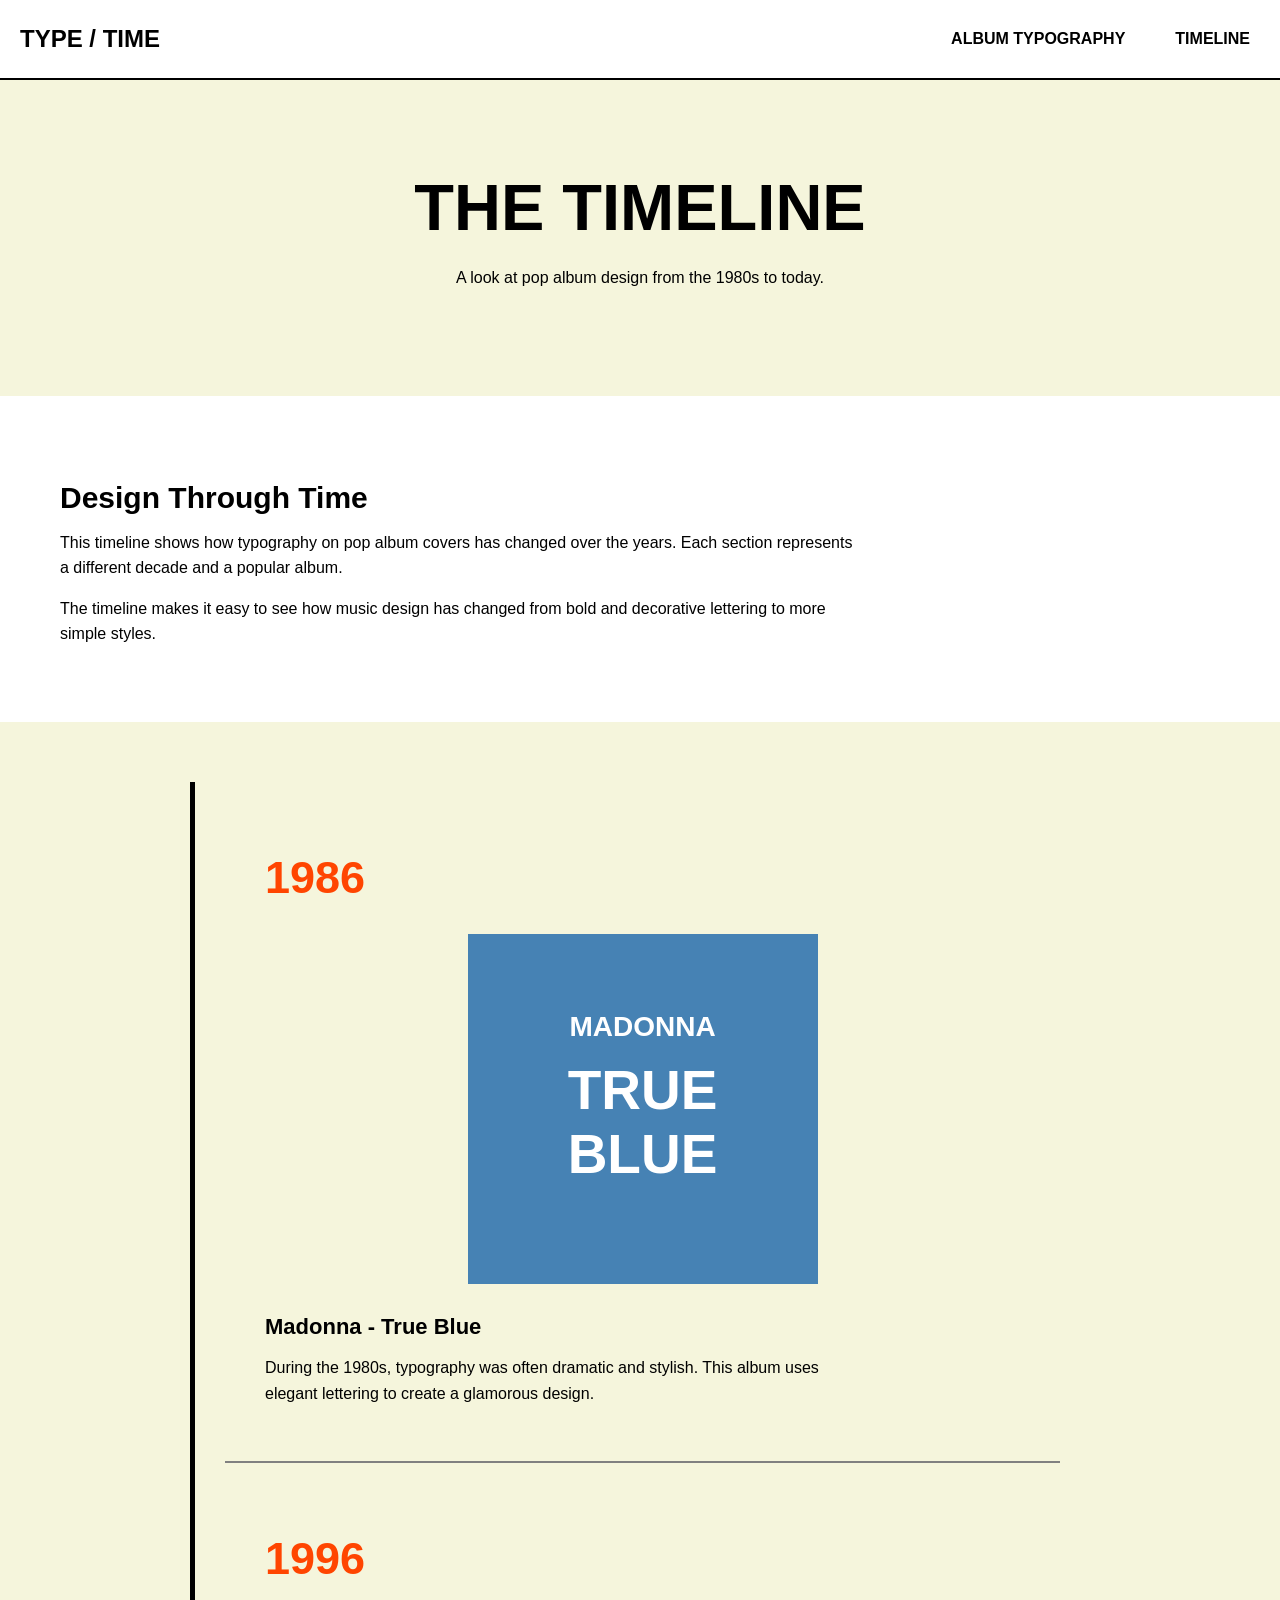
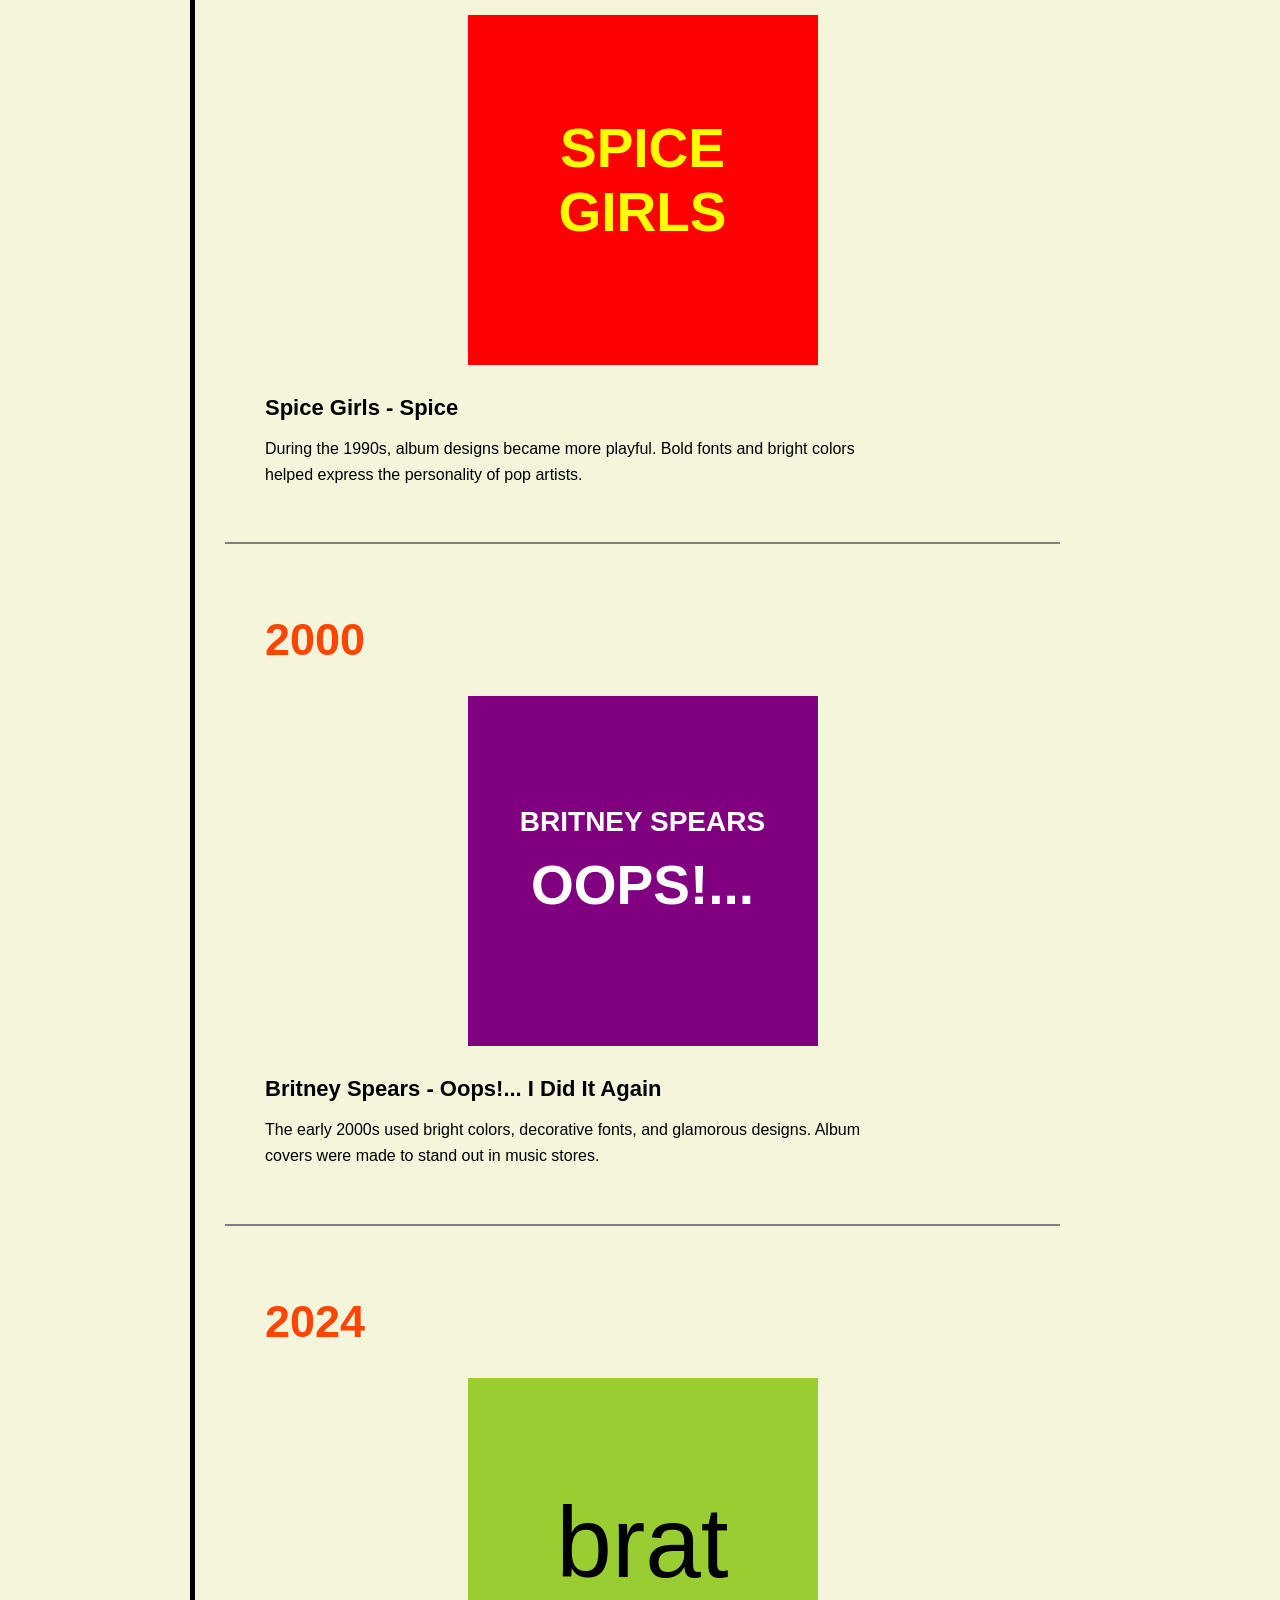
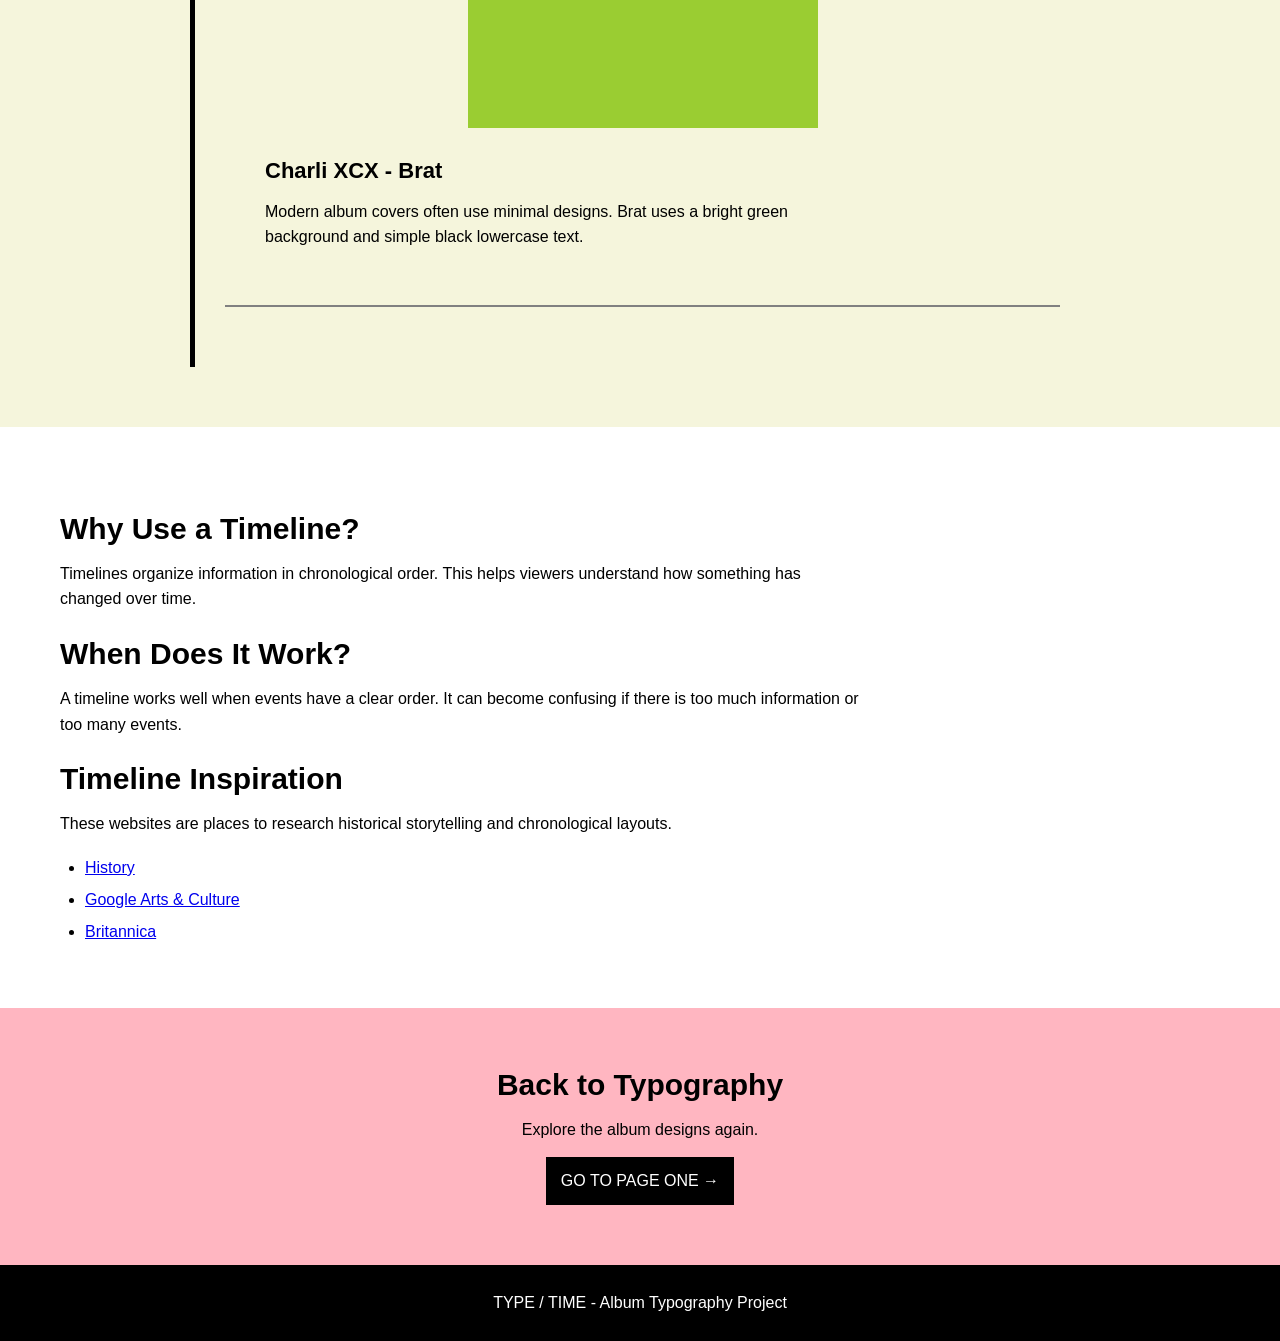
==== timeline.html @ c779c0ee "boom" ====
<!DOCTYPE html>
<html lang="en">

<head>
    <meta charset="UTF-8">
    <title>Album Timeline</title>
    <link rel="stylesheet" href="css/styles.css">
</head>

<body>

    <nav>
        <h2>TYPE / TIME</h2>
        <a href="index.html">ALBUM TYPOGRAPHY</a>
        <a href="timeline.html">TIMELINE</a>
    </nav>

    <header class="beige">
        <h1>THE TIMELINE</h1>
        <p>A look at pop album design from the 1980s to today.</p>
    </header>

    <main>

        <section class="intro">
            <h2>Design Through Time</h2>

            <p>
                This timeline shows how typography on
                pop album covers has changed over the
                years. Each section represents a
                different decade and a popular album.
            </p>

            <p>
                The timeline makes it easy to see
                how music design has changed from
                bold and decorative lettering to
                more simple styles.
            </p>
        </section>

        <section class="timeline">

            <article class="event">
                <h2>1986</h2>

                <div class="cover blue">
                    <h2>MADONNA</h2>
                    <h1>TRUE BLUE</h1>
                </div>

                <h3>Madonna - True Blue</h3>

                <p>
                    During the 1980s, typography
                    was often dramatic and stylish.
                    This album uses elegant lettering
                    to create a glamorous design.
                </p>
            </article>

            <article class="event">
                <h2>1996</h2>

                <div class="cover red">
                    <h1>SPICE GIRLS</h1>
                </div>

                <h3>Spice Girls - Spice</h3>

                <p>
                    During the 1990s, album designs
                    became more playful. Bold fonts
                    and bright colors helped express
                    the personality of pop artists.
                </p>
            </article>

            <article class="event">
                <h2>2000</h2>

                <div class="cover violet">
                    <h2>BRITNEY SPEARS</h2>
                    <h1>OOPS!...</h1>
                </div>

                <h3>Britney Spears - Oops!... I Did It Again</h3>

                <p>
                    The early 2000s used bright colors,
                    decorative fonts, and glamorous
                    designs. Album covers were made
                    to stand out in music stores.
                </p>
            </article>

            <article class="event">
                <h2>2024</h2>

                <div class="cover lime">
                    <h1>brat</h1>
                </div>

                <h3>Charli XCX - Brat</h3>

                <p>
                    Modern album covers often use
                    minimal designs. Brat uses a
                    bright green background and
                    simple black lowercase text.
                </p>
            </article>

        </section>

        <section class="intro">

            <h2>Why Use a Timeline?</h2>

            <p>
                Timelines organize information in
                chronological order. This helps
                viewers understand how something
                has changed over time.
            </p>

            <h2>When Does It Work?</h2>

            <p>
                A timeline works well when events
                have a clear order. It can become
                confusing if there is too much
                information or too many events.
            </p>

            <h2>Timeline Inspiration</h2>

            <p>
                These websites are places to
                research historical storytelling
                and chronological layouts.
            </p>

            <ul>
                <li><a href="https://www.history.com/">History</a></li>
                <li><a href="https://artsandculture.google.com/">Google Arts & Culture</a></li>
                <li><a href="https://www.britannica.com/">Britannica</a></li>
            </ul>

        </section>

        <section class="next">
            <h2>Back to Typography</h2>
            <p>Explore the album designs again.</p>
            <a href="index.html">GO TO PAGE ONE →</a>
        </section>

    </main>

    <footer>
        <p>TYPE / TIME - Album Typography Project</p>
    </footer>

</body>
</html>
---- css/styles.css ----
* {
    margin: 0px;
    padding: 0px;
    box-sizing: border-box;
}

body {
    font-family: Arial, sans-serif;
    background-color: beige;
    color: black;
}

h1 {
    font-size: 50px;
    margin-bottom: 20px;
}

h2 {
    font-size: 30px;
    margin-bottom: 15px;
}

h3 {
    font-size: 22px;
    margin-bottom: 15px;
}

p {
    font-size: 16px;
    line-height: 1.6;
    margin-bottom: 15px;
}

/* NAVIGATION BAR */

nav {
    display: flex;
    align-items: center;
    gap: 30px;
    padding: 20px;
    background-color: white;
    border-bottom: 2px solid black;
}

nav h2 {
    margin-right: auto;
    margin-bottom: 0px;
    font-size: 24px;
}

nav a {
    color: black;
    text-decoration: none;
    font-weight: bold;
    padding: 10px;
}

nav a:hover {
    background-color: pink;
}

a:focus {
    outline: 2px solid black;
}

/* HEADER */

header {
    text-align: center;
    padding: 90px 30px;
}

header h1 {
    font-size: 65px;
}

.pink {
    background-color: lightpink;
}

.beige {
    background-color: beige;
}

/* INTRO SECTIONS */

.intro {
    padding: 60px;
    background-color: white;
}

.intro p {
    max-width: 800px;
}

.intro h2 {
    margin-top: 25px;
}

.intro ul {
    margin-left: 25px;
    line-height: 2;
}

/* ALBUM SECTIONS */

.album {
    padding: 60px;
    text-align: center;
}

.album p {
    max-width: 600px;
    margin: 15px auto;
}

.yellow {
    background-color: lightyellow;
}

.purple {
    background-color: lavender;
}

.green {
    background-color: lightgreen;
}

/* ALBUM COVERS */

.cover {
    width: 350px;
    height: 350px;
    margin: 30px auto;
    padding: 30px;
    display: flex;
    flex-direction: column;
    justify-content: center;
    align-items: center;
    text-align: center;
}

.cover h1 {
    font-size: 55px;
}

.cover h2 {
    font-size: 28px;
}

.blue {
    background-color: steelblue;
    color: white;
}

.red {
    background-color: red;
    color: yellow;
}

.violet {
    background-color: purple;
    color: white;
}

.lime {
    background-color: yellowgreen;
    color: black;
}

.lime h1 {
    font-size: 100px;
    font-weight: normal;
}

/* TIMELINE PAGE */

.timeline {
    margin: 60px auto;
    padding: 30px;
    max-width: 900px;
    border-left: 5px solid black;
}

.event {
    padding: 40px;
    margin-bottom: 30px;
    border-bottom: 2px solid gray;
}

.event > h2 {
    font-size: 45px;
    color: orangered;
}

.event p {
    max-width: 600px;
}

/* NEXT PAGE SECTION */

.next {
    padding: 60px;
    text-align: center;
    background-color: lightpink;
}

.next a {
    display: inline-block;
    padding: 15px;
    background-color: black;
    color: white;
    text-decoration: none;
}

.next a:hover {
    background-color: gray;
}

/* FOOTER */

footer {
    padding: 25px;
    background-color: black;
    color: white;
    text-align: center;
}

footer p {
    margin-bottom: 0px;
}
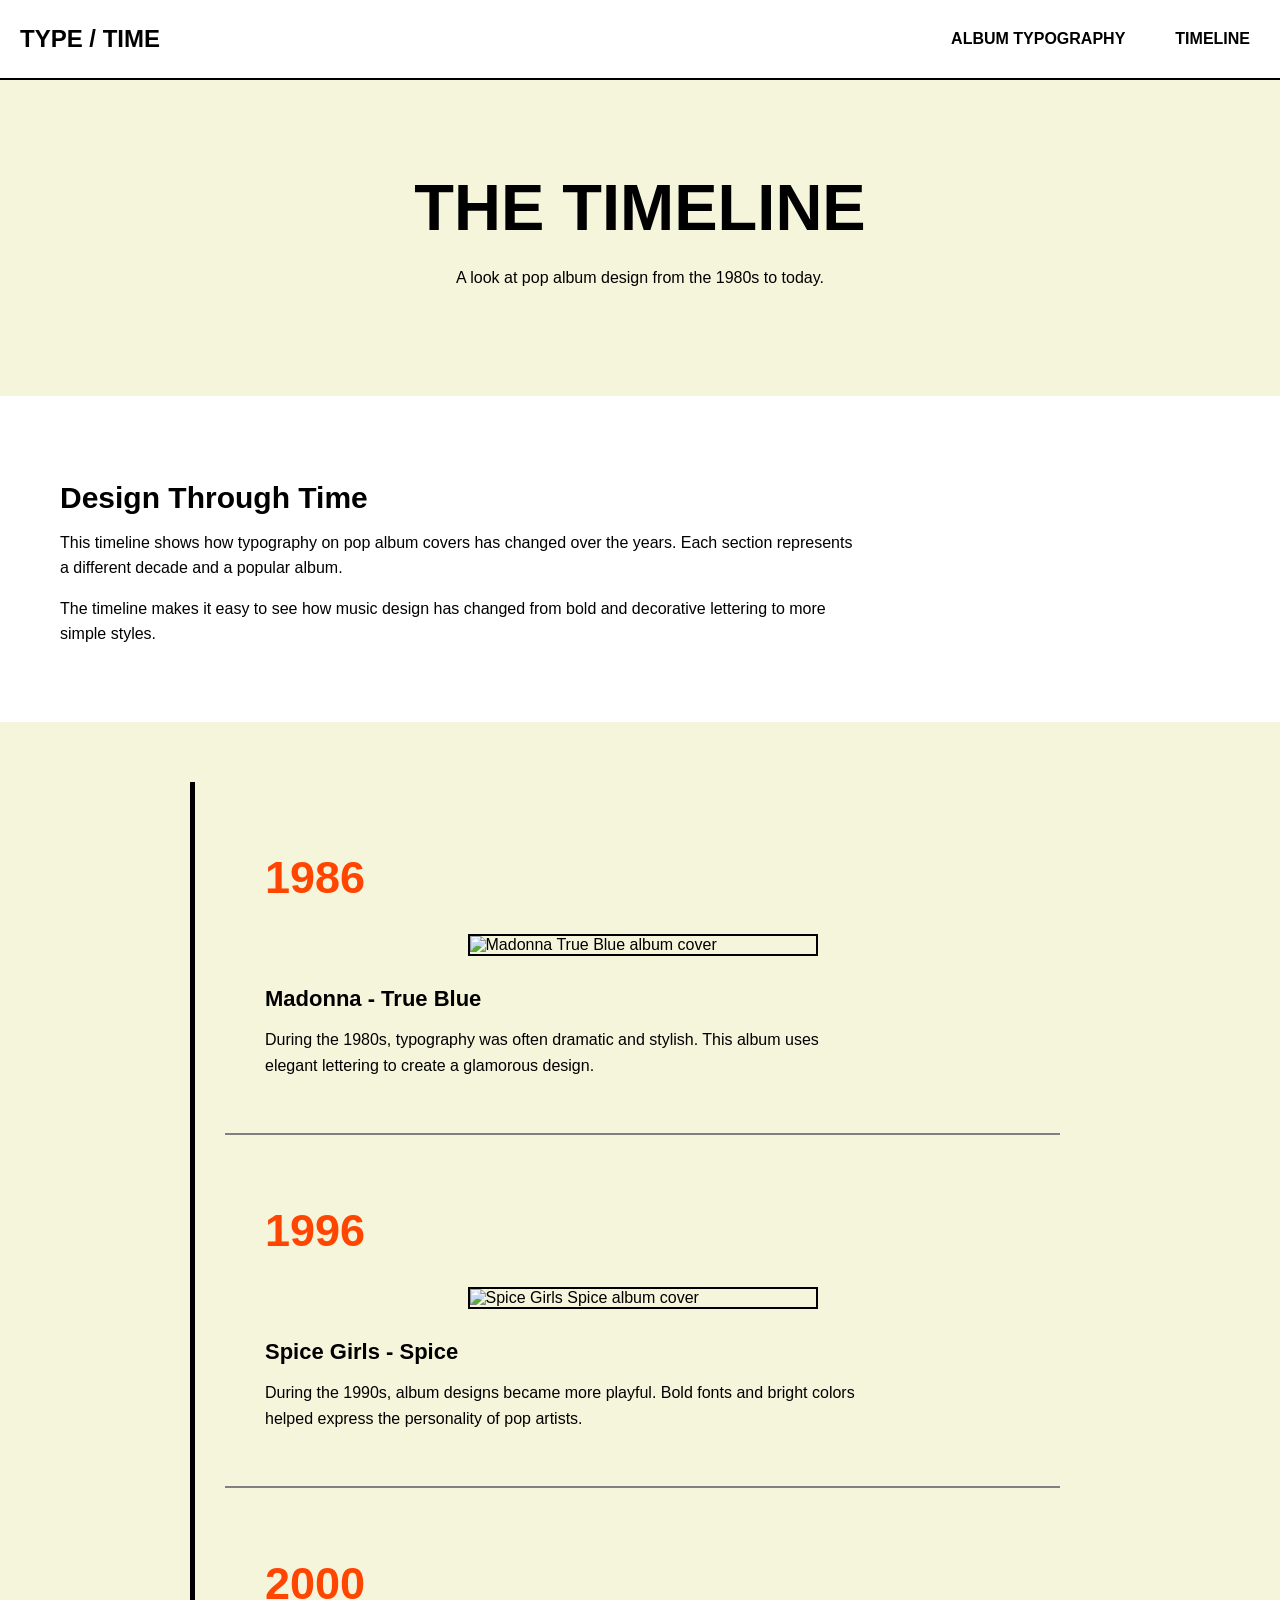
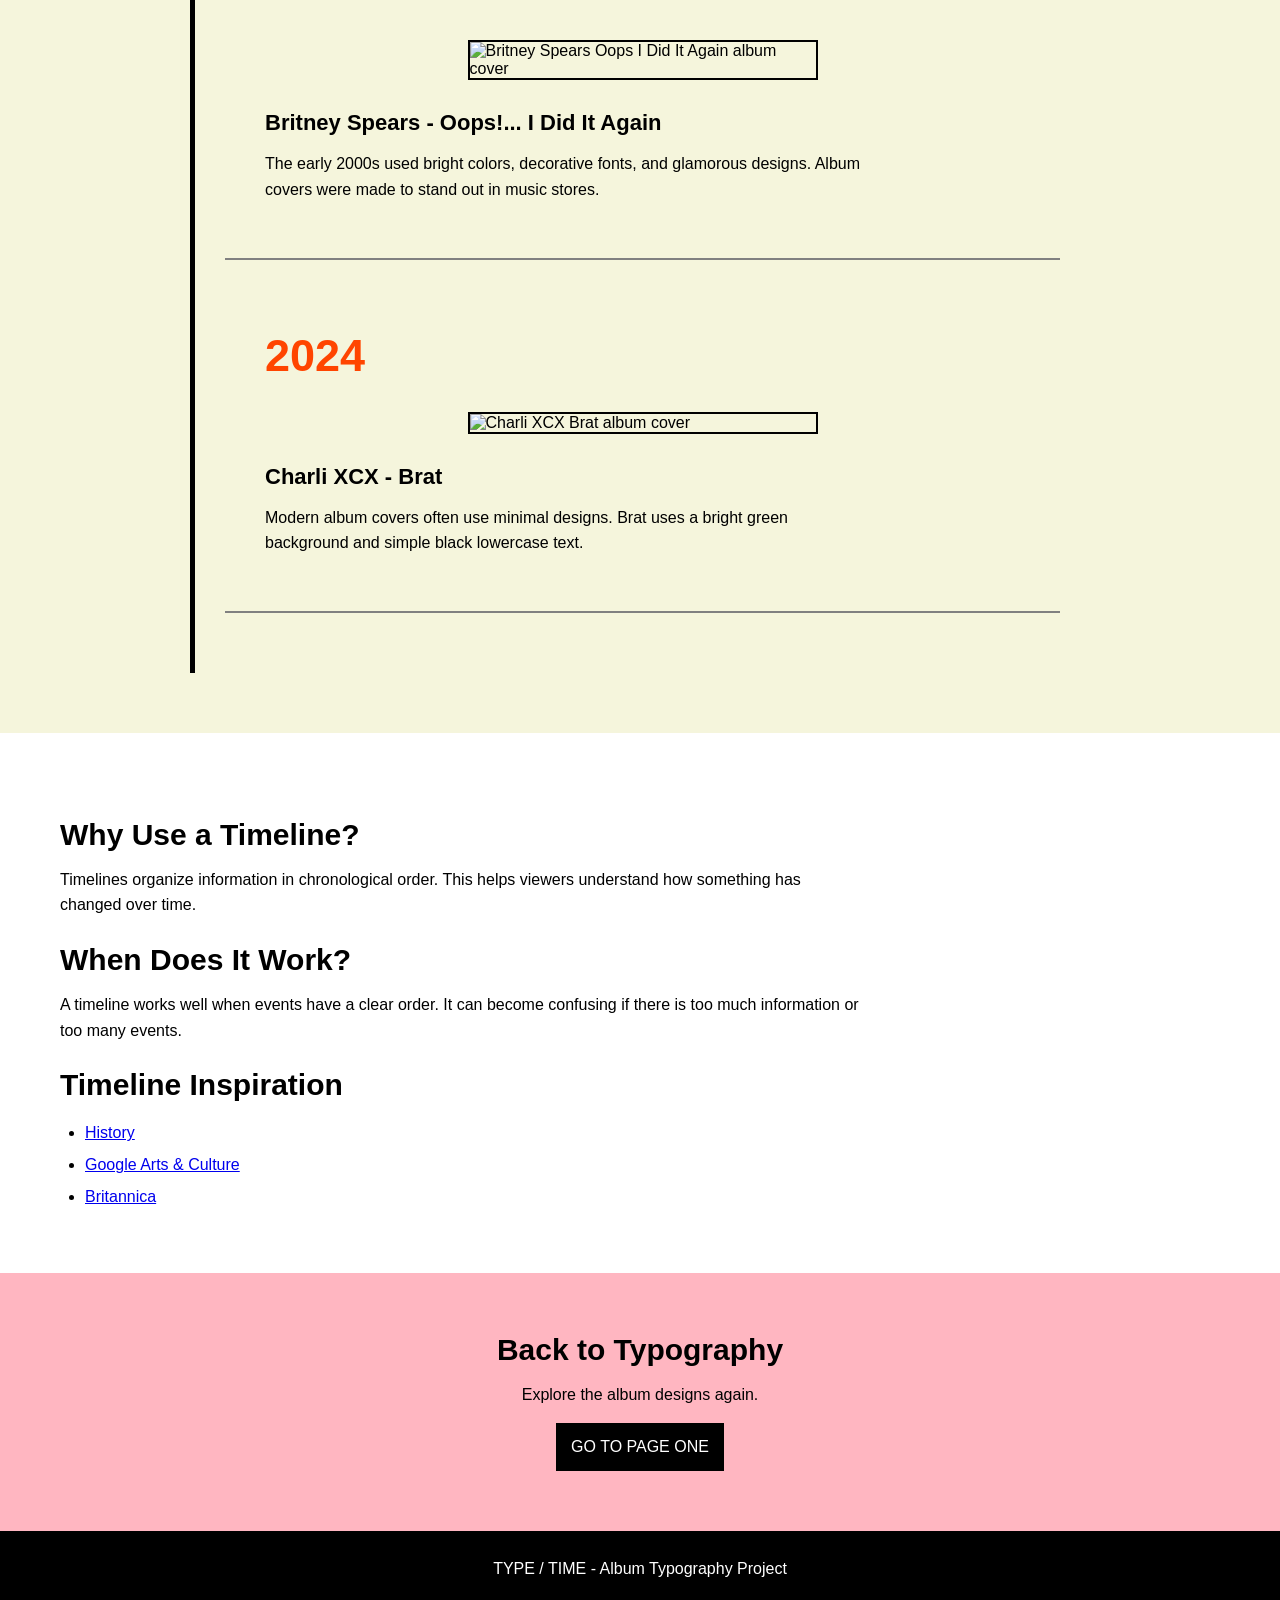
==== commit 680d15e3: "images" ====
--- a/timeline.html
+++ b/timeline.html
@@ -45,10 +45,9 @@
             <article class="event">
                 <h2>1986</h2>
 
-                <div class="cover blue">
-                    <h2>MADONNA</h2>
-                    <h1>TRUE BLUE</h1>
-                </div>
+                <img src="images/madonna.jpg"
+                     alt="Madonna True Blue album cover"
+                     class="album-image">
 
                 <h3>Madonna - True Blue</h3>
 
@@ -63,9 +62,9 @@
             <article class="event">
                 <h2>1996</h2>
 
-                <div class="cover red">
-                    <h1>SPICE GIRLS</h1>
-                </div>
+                <img src="images/spice-girls.jpg"
+                     alt="Spice Girls Spice album cover"
+                     class="album-image">
 
                 <h3>Spice Girls - Spice</h3>
 
@@ -80,10 +79,9 @@
             <article class="event">
                 <h2>2000</h2>
 
-                <div class="cover violet">
-                    <h2>BRITNEY SPEARS</h2>
-                    <h1>OOPS!...</h1>
-                </div>
+                <img src="images/britney.jpg"
+                     alt="Britney Spears Oops I Did It Again album cover"
+                     class="album-image">
 
                 <h3>Britney Spears - Oops!... I Did It Again</h3>
 
@@ -98,9 +96,9 @@
             <article class="event">
                 <h2>2024</h2>
 
-                <div class="cover lime">
-                    <h1>brat</h1>
-                </div>
+                <img src="images/brat.jpg"
+                     alt="Charli XCX Brat album cover"
+                     class="album-image">
 
                 <h3>Charli XCX - Brat</h3>
 
@@ -115,7 +113,6 @@
         </section>
 
         <section class="intro">
-
             <h2>Why Use a Timeline?</h2>
 
             <p>
@@ -136,24 +133,17 @@
 
             <h2>Timeline Inspiration</h2>
 
-            <p>
-                These websites are places to
-                research historical storytelling
-                and chronological layouts.
-            </p>
-
             <ul>
                 <li><a href="https://www.history.com/">History</a></li>
                 <li><a href="https://artsandculture.google.com/">Google Arts & Culture</a></li>
                 <li><a href="https://www.britannica.com/">Britannica</a></li>
             </ul>
-
         </section>
 
         <section class="next">
             <h2>Back to Typography</h2>
             <p>Explore the album designs again.</p>
-            <a href="index.html">GO TO PAGE ONE →</a>
+            <a href="index.html">GO TO PAGE ONE</a>
         </section>
 
     </main>
@@ -163,4 +153,4 @@
     </footer>
 
 </body>
-</html>+</html>
--- a/css/styles.css
+++ b/css/styles.css
@@ -229,3 +229,11 @@
 footer p {
     margin-bottom: 0px;
 }
+.album-image {
+    width: 350px;
+    max-width: 100%;
+    height: auto;
+    display: block;
+    margin: 30px auto;
+    border: 2px solid black;
+}
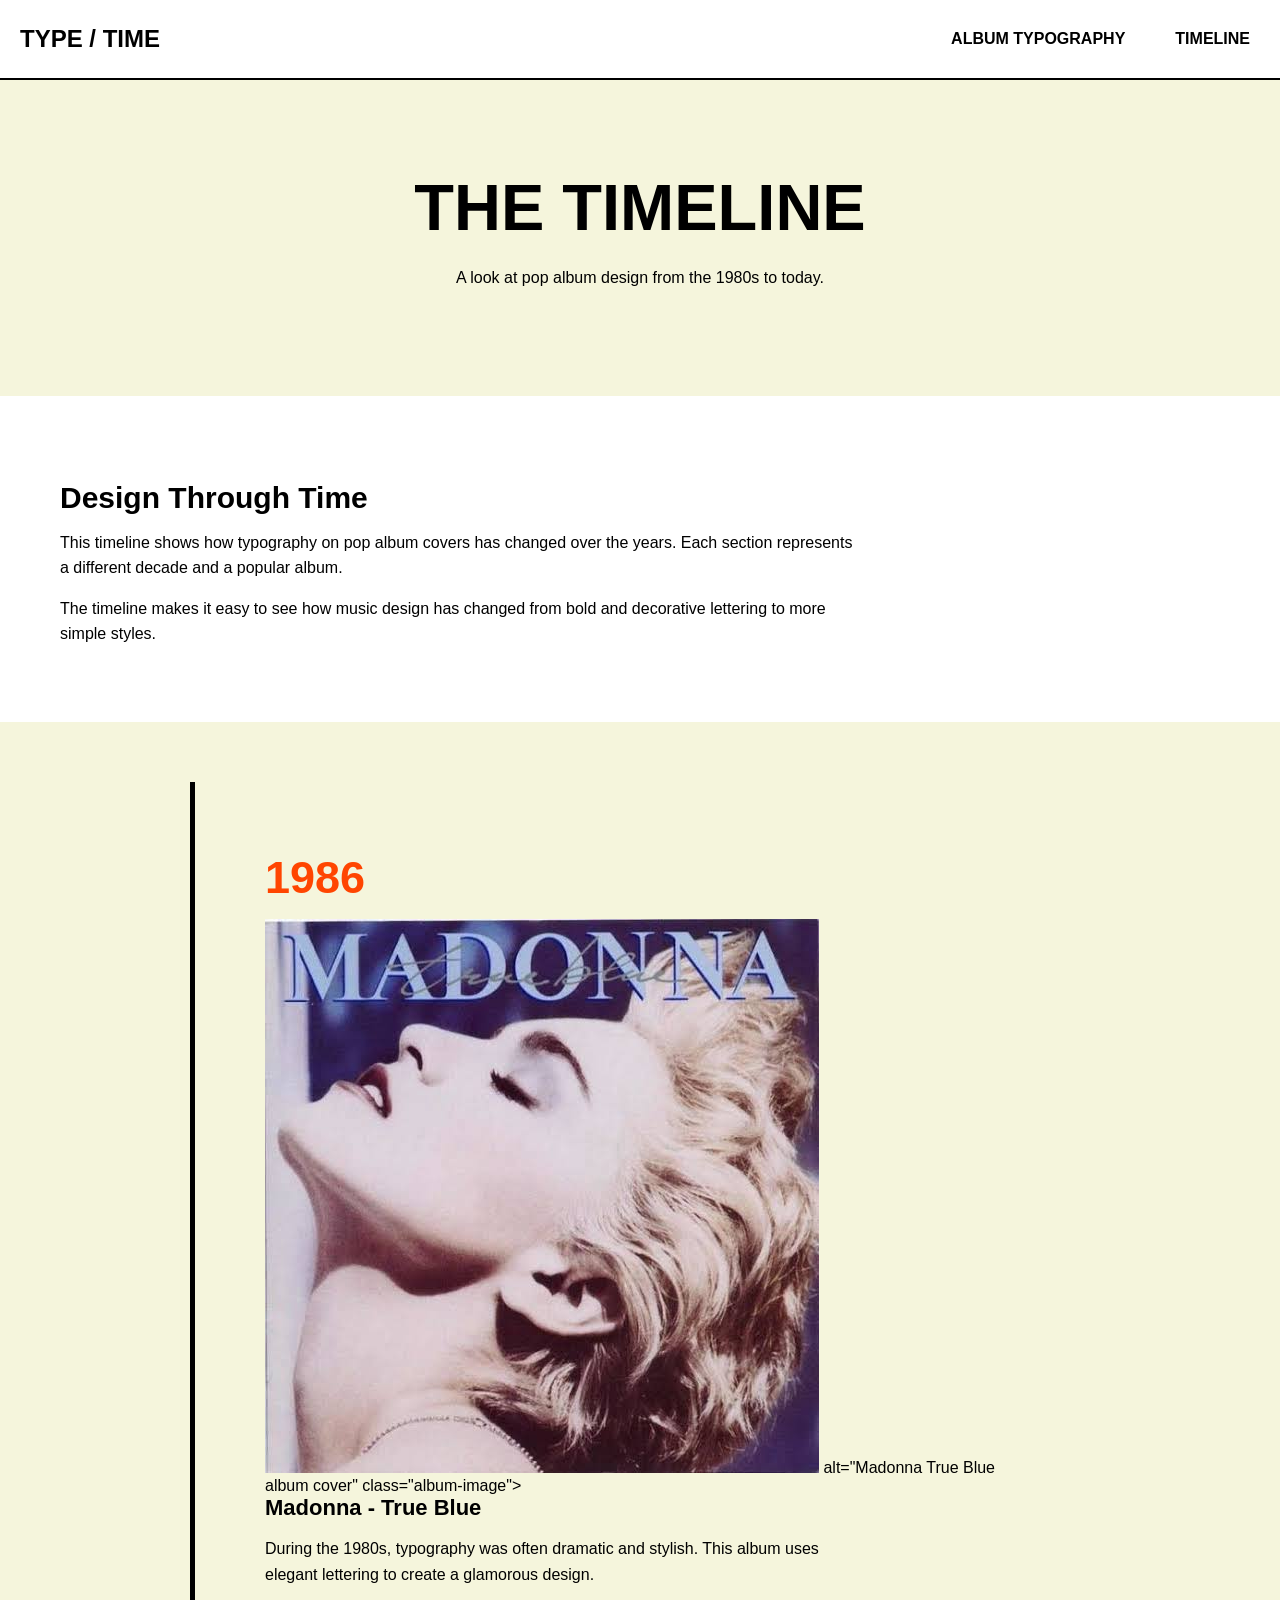
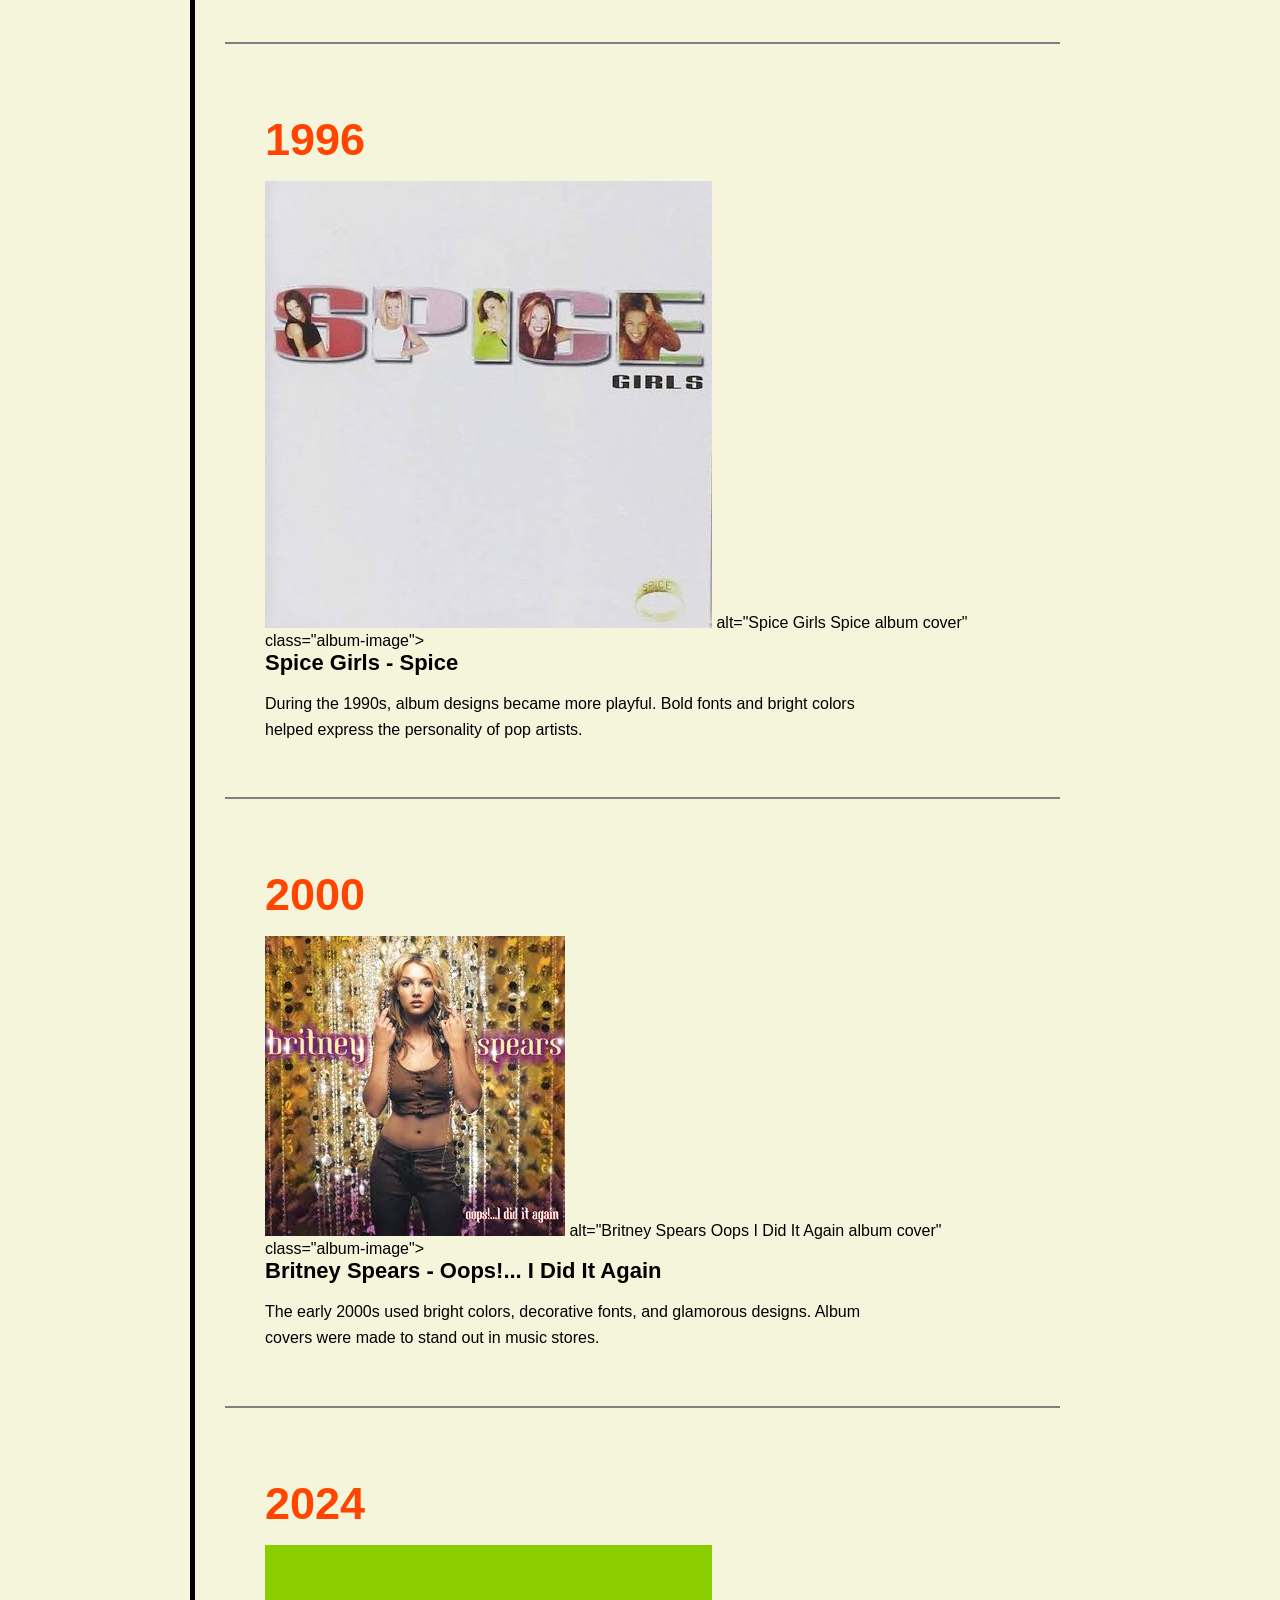
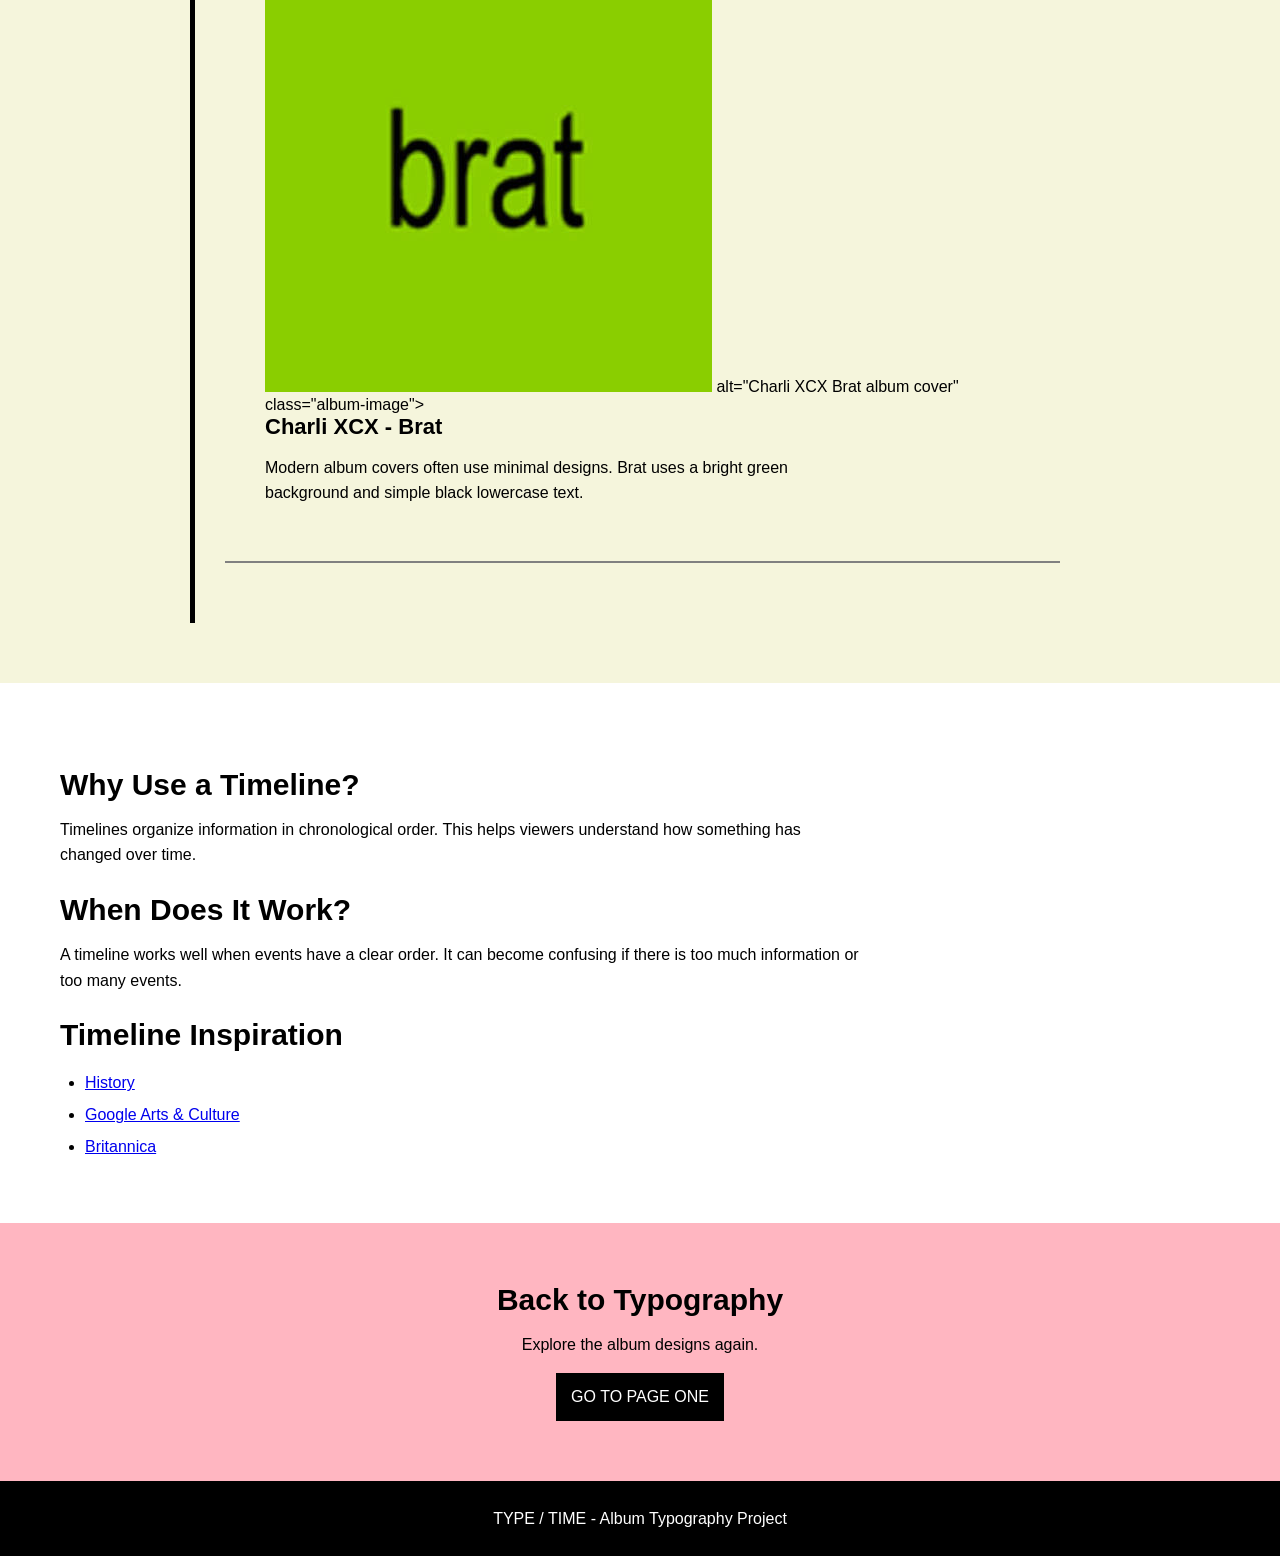
==== commit c507beef: "images" ====
--- a/timeline.html
+++ b/timeline.html
@@ -45,7 +45,7 @@
             <article class="event">
                 <h2>1986</h2>
 
-                <img src="images/madonna.jpg"
+               <a href="images/madonnaalbum cover.jpeg"><img src="images/madonnaalbum cover.jpeg"></a>
                      alt="Madonna True Blue album cover"
                      class="album-image">
 
@@ -62,7 +62,7 @@
             <article class="event">
                 <h2>1996</h2>
 
-                <img src="images/spice-girls.jpg"
+              <a href="images/spicegirlsalbumcover.jpeg"><img src="images/spicegirlsalbumcover.jpeg"></a>
                      alt="Spice Girls Spice album cover"
                      class="album-image">
 
@@ -79,7 +79,7 @@
             <article class="event">
                 <h2>2000</h2>
 
-                <img src="images/britney.jpg"
+               <a href="images/brittneyspearsalbum.jpeg"><img src="images/brittneyspearsalbum.jpeg"></a>
                      alt="Britney Spears Oops I Did It Again album cover"
                      class="album-image">
 
@@ -96,7 +96,7 @@
             <article class="event">
                 <h2>2024</h2>
 
-                <img src="images/brat.jpg"
+                <a href="images/bratalbumcover.jpeg"><img src="images/bratalbumcover.jpeg"></a>
                      alt="Charli XCX Brat album cover"
                      class="album-image">
 
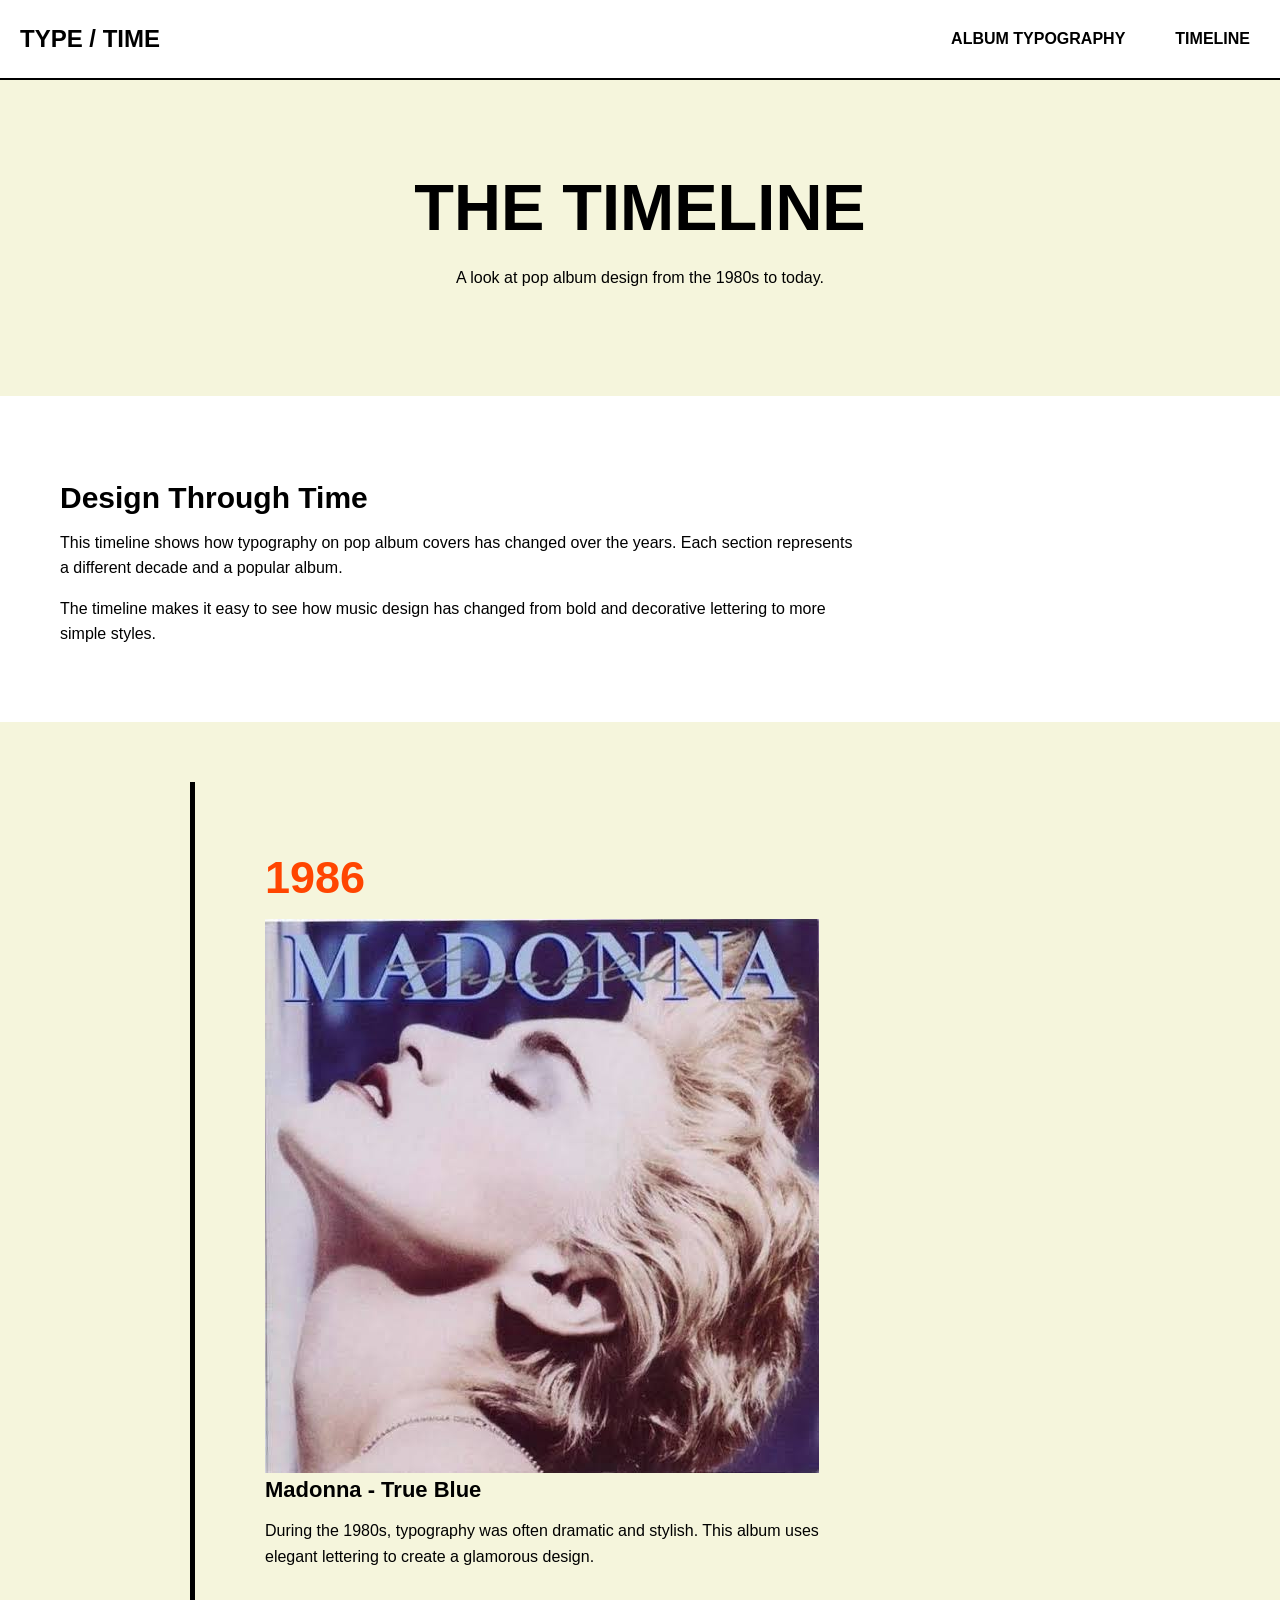
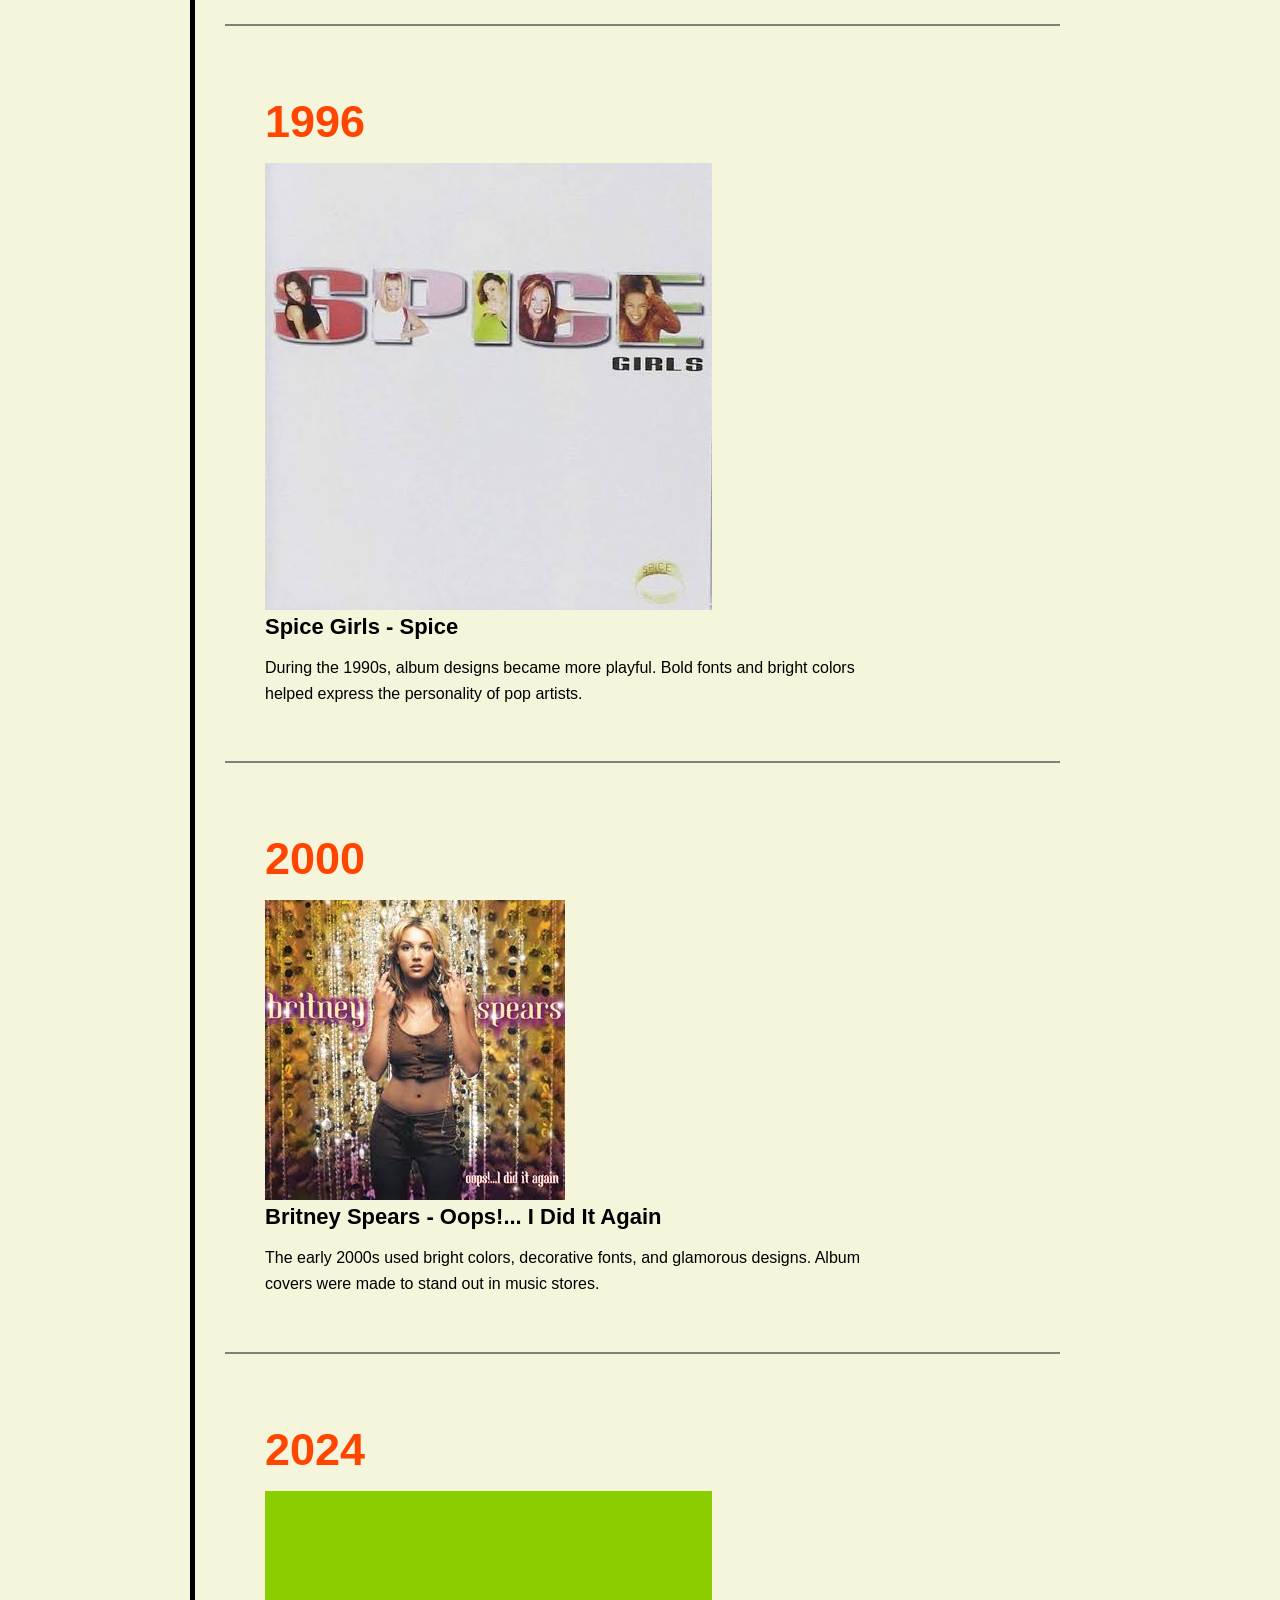
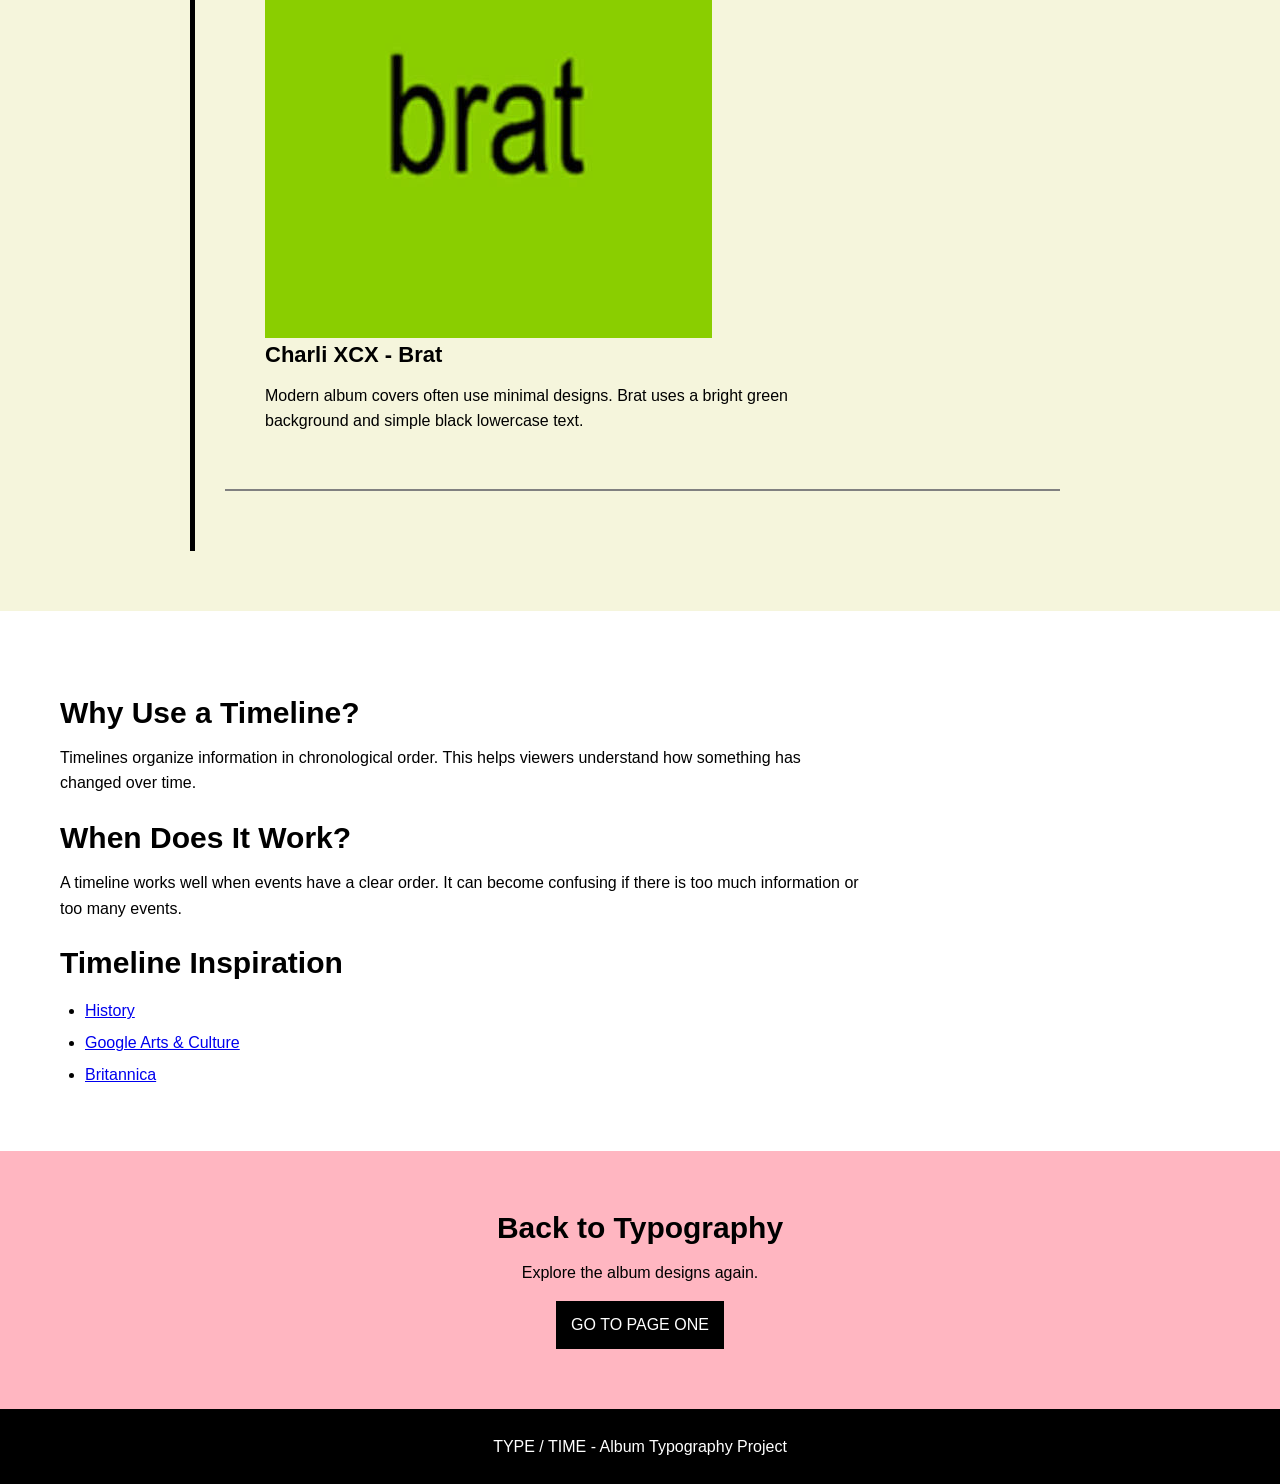
==== commit 80316401: "img" ====
--- a/timeline.html
+++ b/timeline.html
@@ -46,8 +46,7 @@
                 <h2>1986</h2>
 
                <a href="images/madonnaalbum cover.jpeg"><img src="images/madonnaalbum cover.jpeg"></a>
-                     alt="Madonna True Blue album cover"
-                     class="album-image">
+                     
 
                 <h3>Madonna - True Blue</h3>
 
@@ -63,8 +62,7 @@
                 <h2>1996</h2>
 
               <a href="images/spicegirlsalbumcover.jpeg"><img src="images/spicegirlsalbumcover.jpeg"></a>
-                     alt="Spice Girls Spice album cover"
-                     class="album-image">
+                     
 
                 <h3>Spice Girls - Spice</h3>
 
@@ -80,8 +78,7 @@
                 <h2>2000</h2>
 
                <a href="images/brittneyspearsalbum.jpeg"><img src="images/brittneyspearsalbum.jpeg"></a>
-                     alt="Britney Spears Oops I Did It Again album cover"
-                     class="album-image">
+                     
 
                 <h3>Britney Spears - Oops!... I Did It Again</h3>
 
@@ -97,9 +94,7 @@
                 <h2>2024</h2>
 
                 <a href="images/bratalbumcover.jpeg"><img src="images/bratalbumcover.jpeg"></a>
-                     alt="Charli XCX Brat album cover"
-                     class="album-image">
-
+                     
                 <h3>Charli XCX - Brat</h3>
 
                 <p>
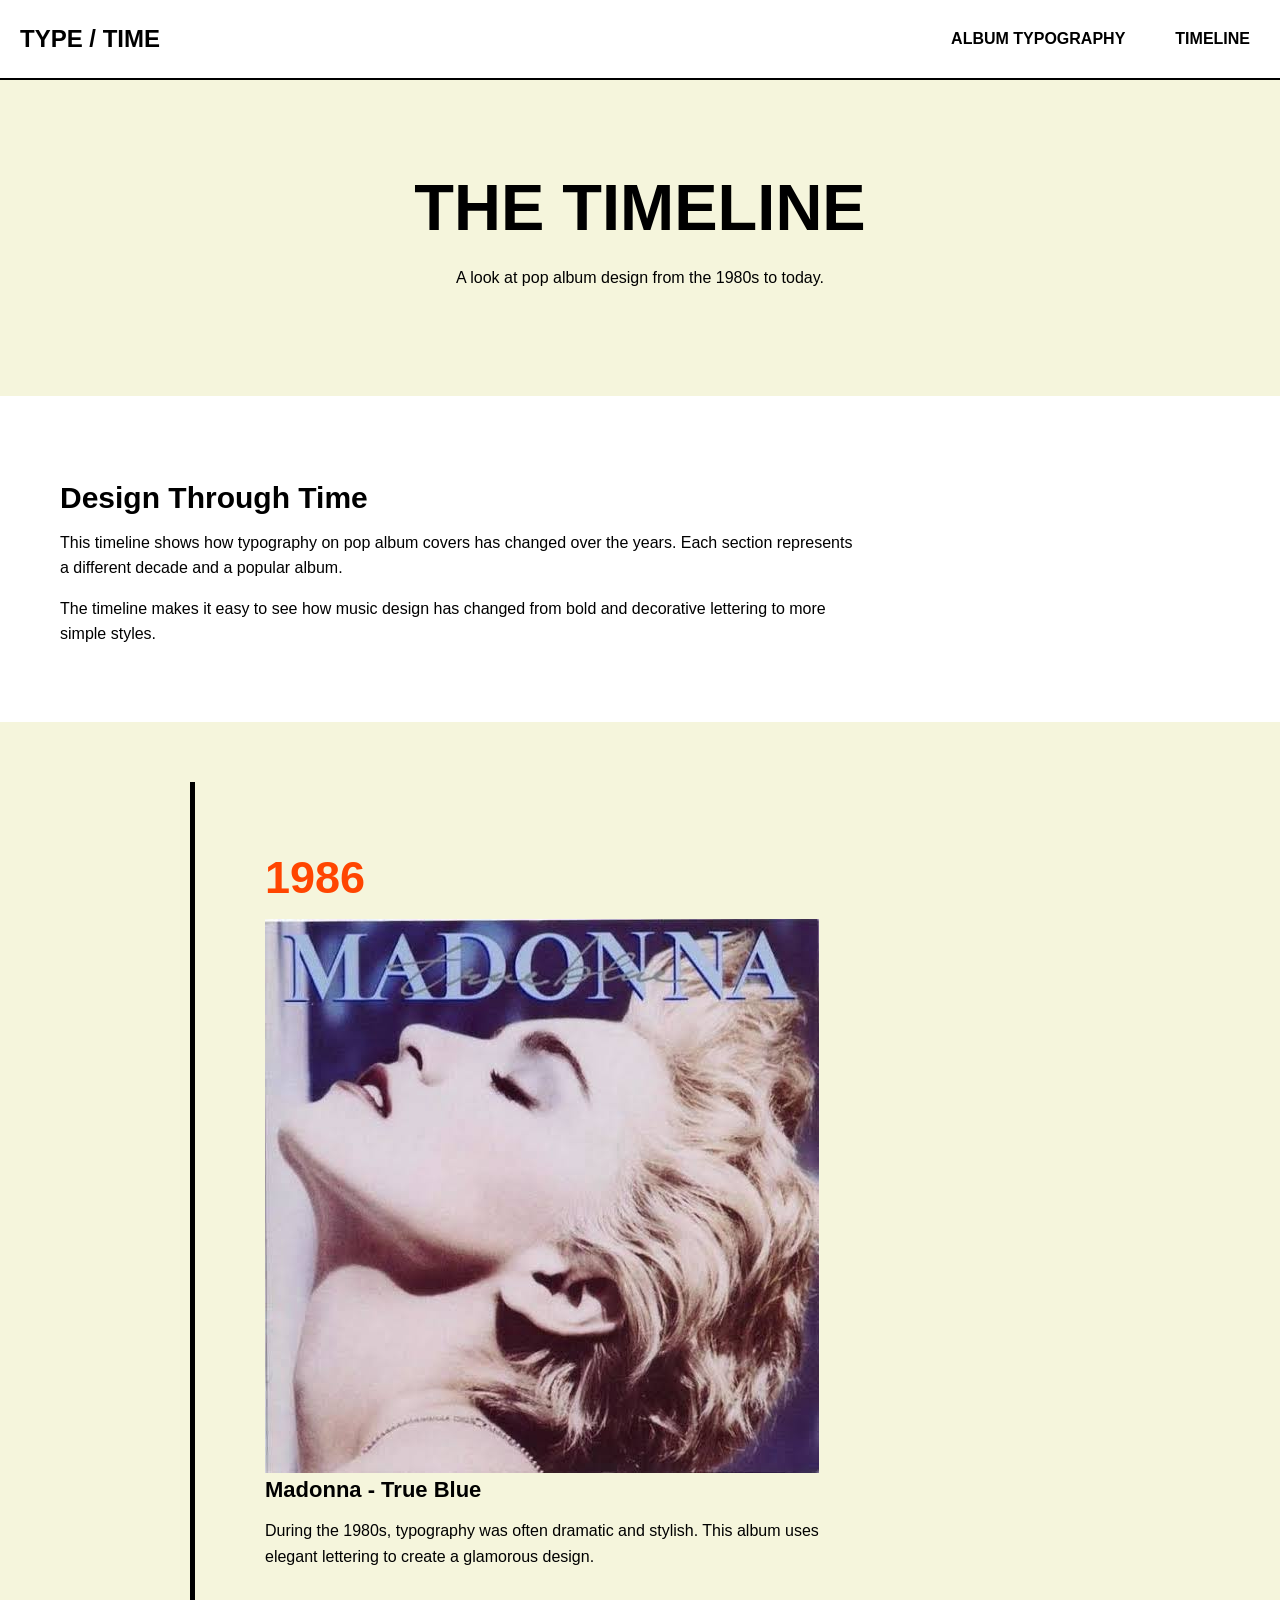
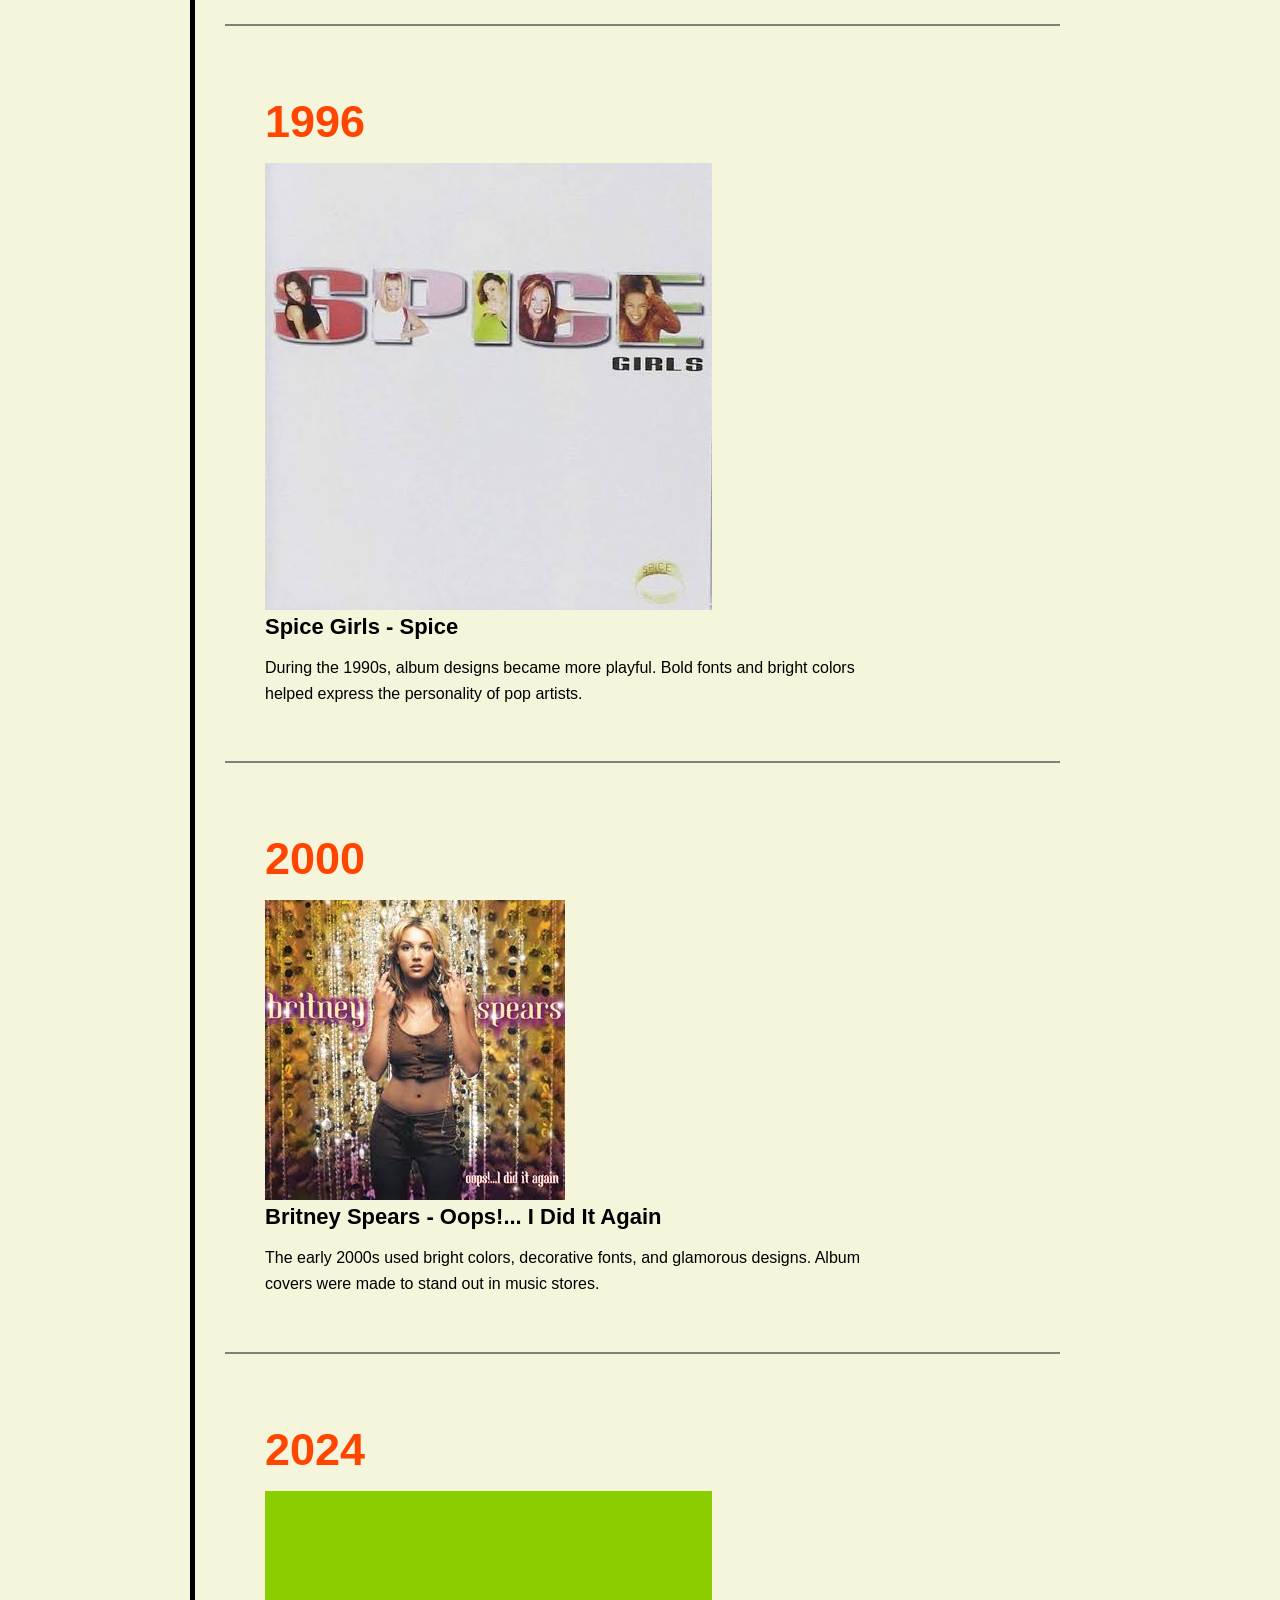
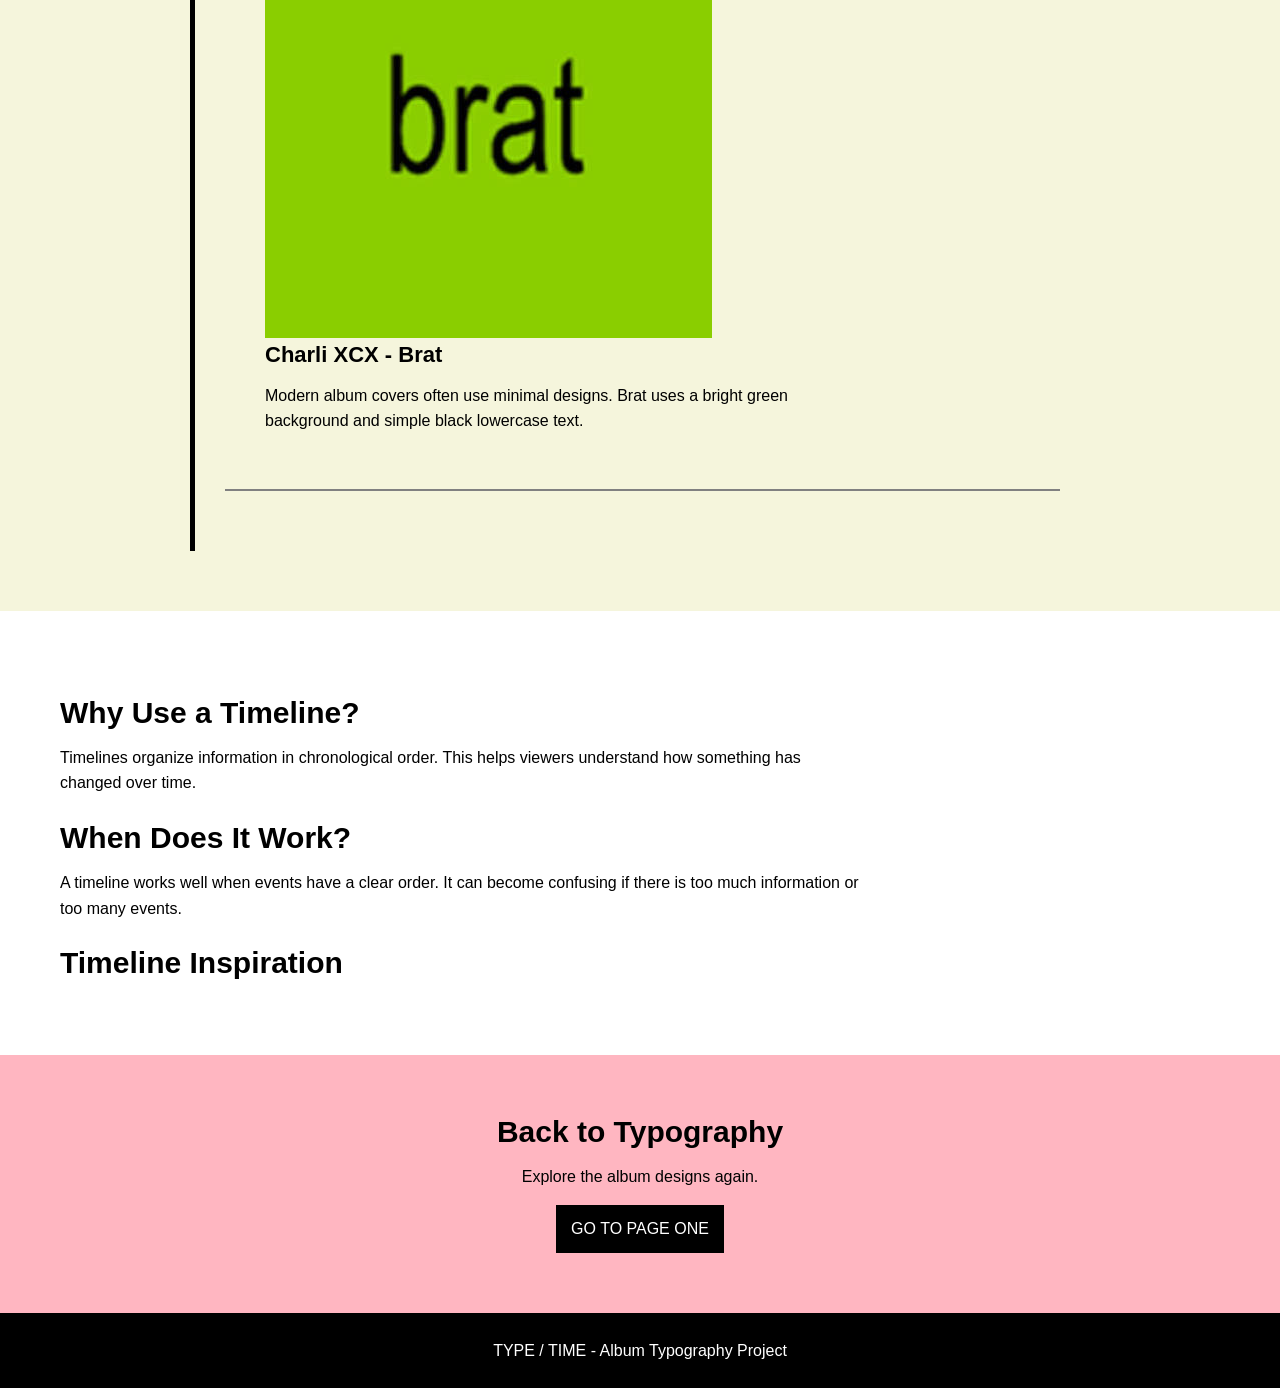
==== commit 75eb5e96: "wtf" ====
--- a/timeline.html
+++ b/timeline.html
@@ -128,11 +128,7 @@
 
             <h2>Timeline Inspiration</h2>
 
-            <ul>
-                <li><a href="https://www.history.com/">History</a></li>
-                <li><a href="https://artsandculture.google.com/">Google Arts & Culture</a></li>
-                <li><a href="https://www.britannica.com/">Britannica</a></li>
-            </ul>
+          
         </section>
 
         <section class="next">
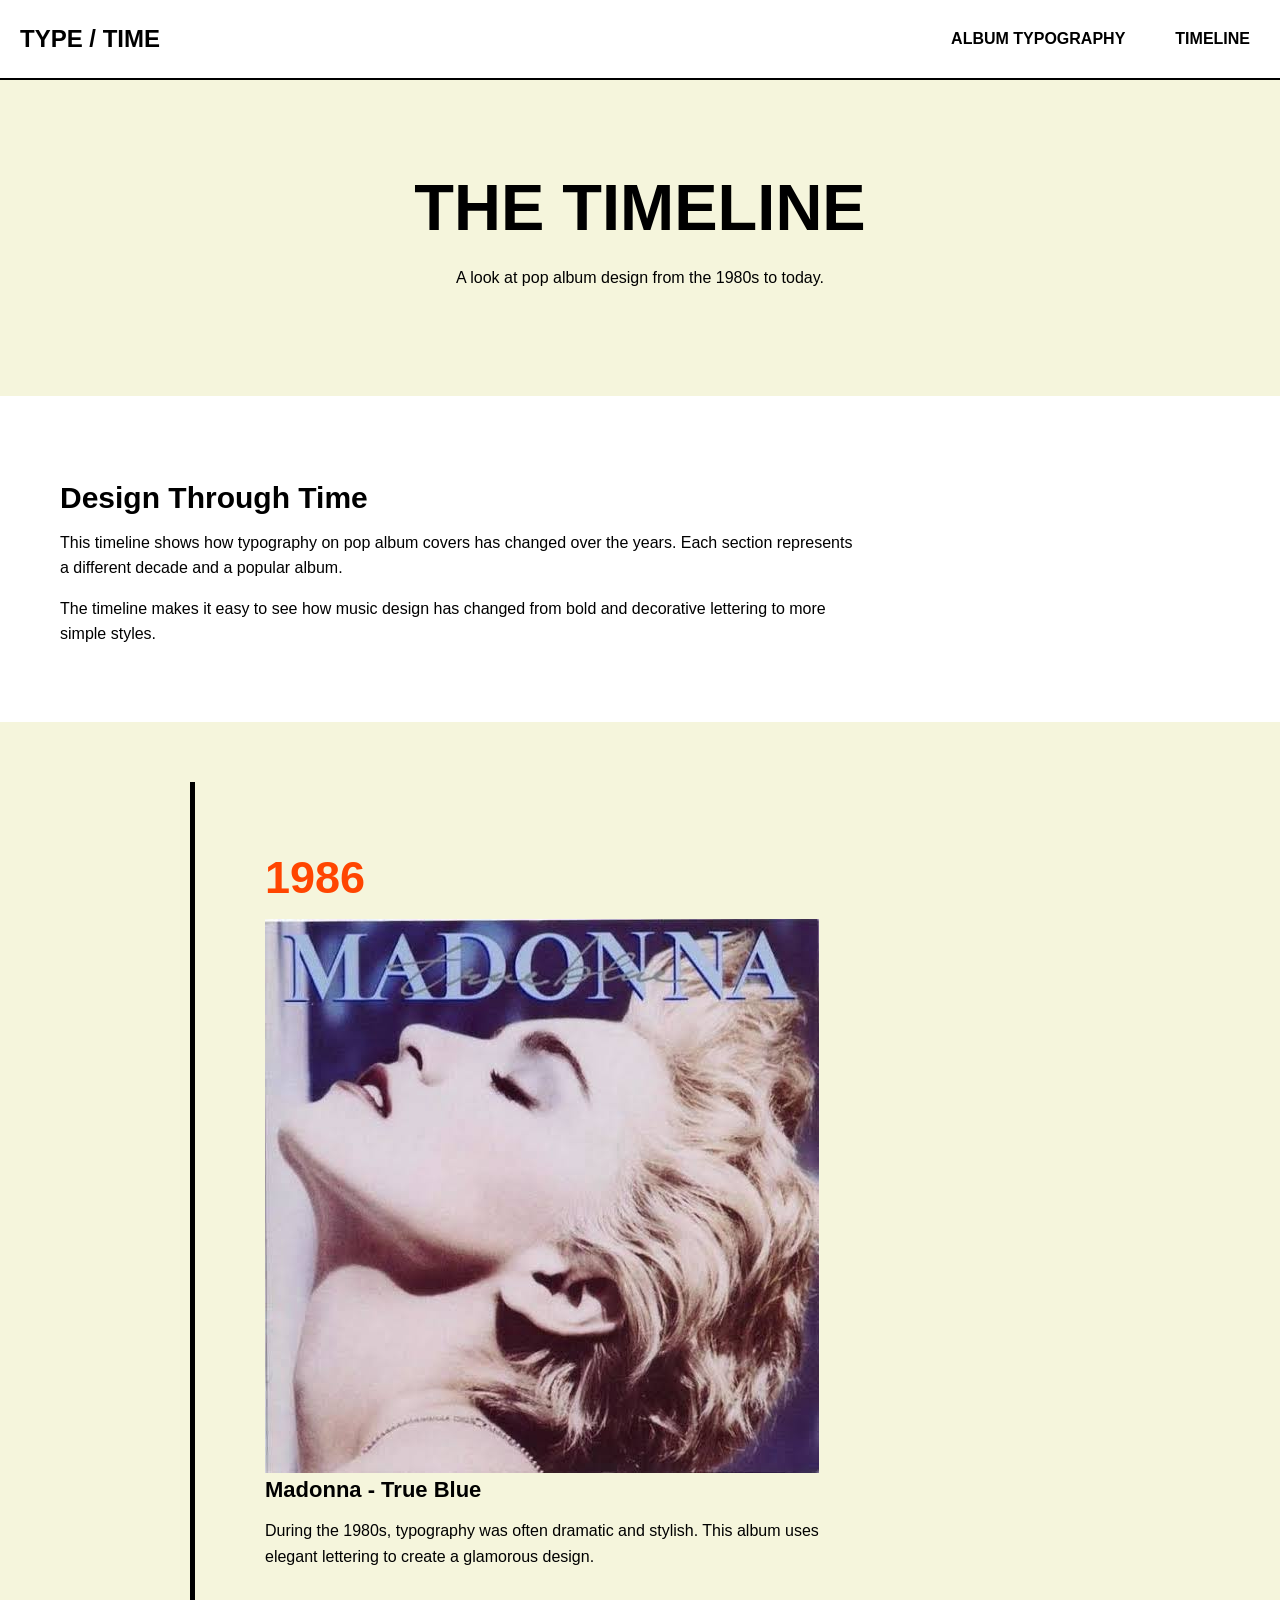
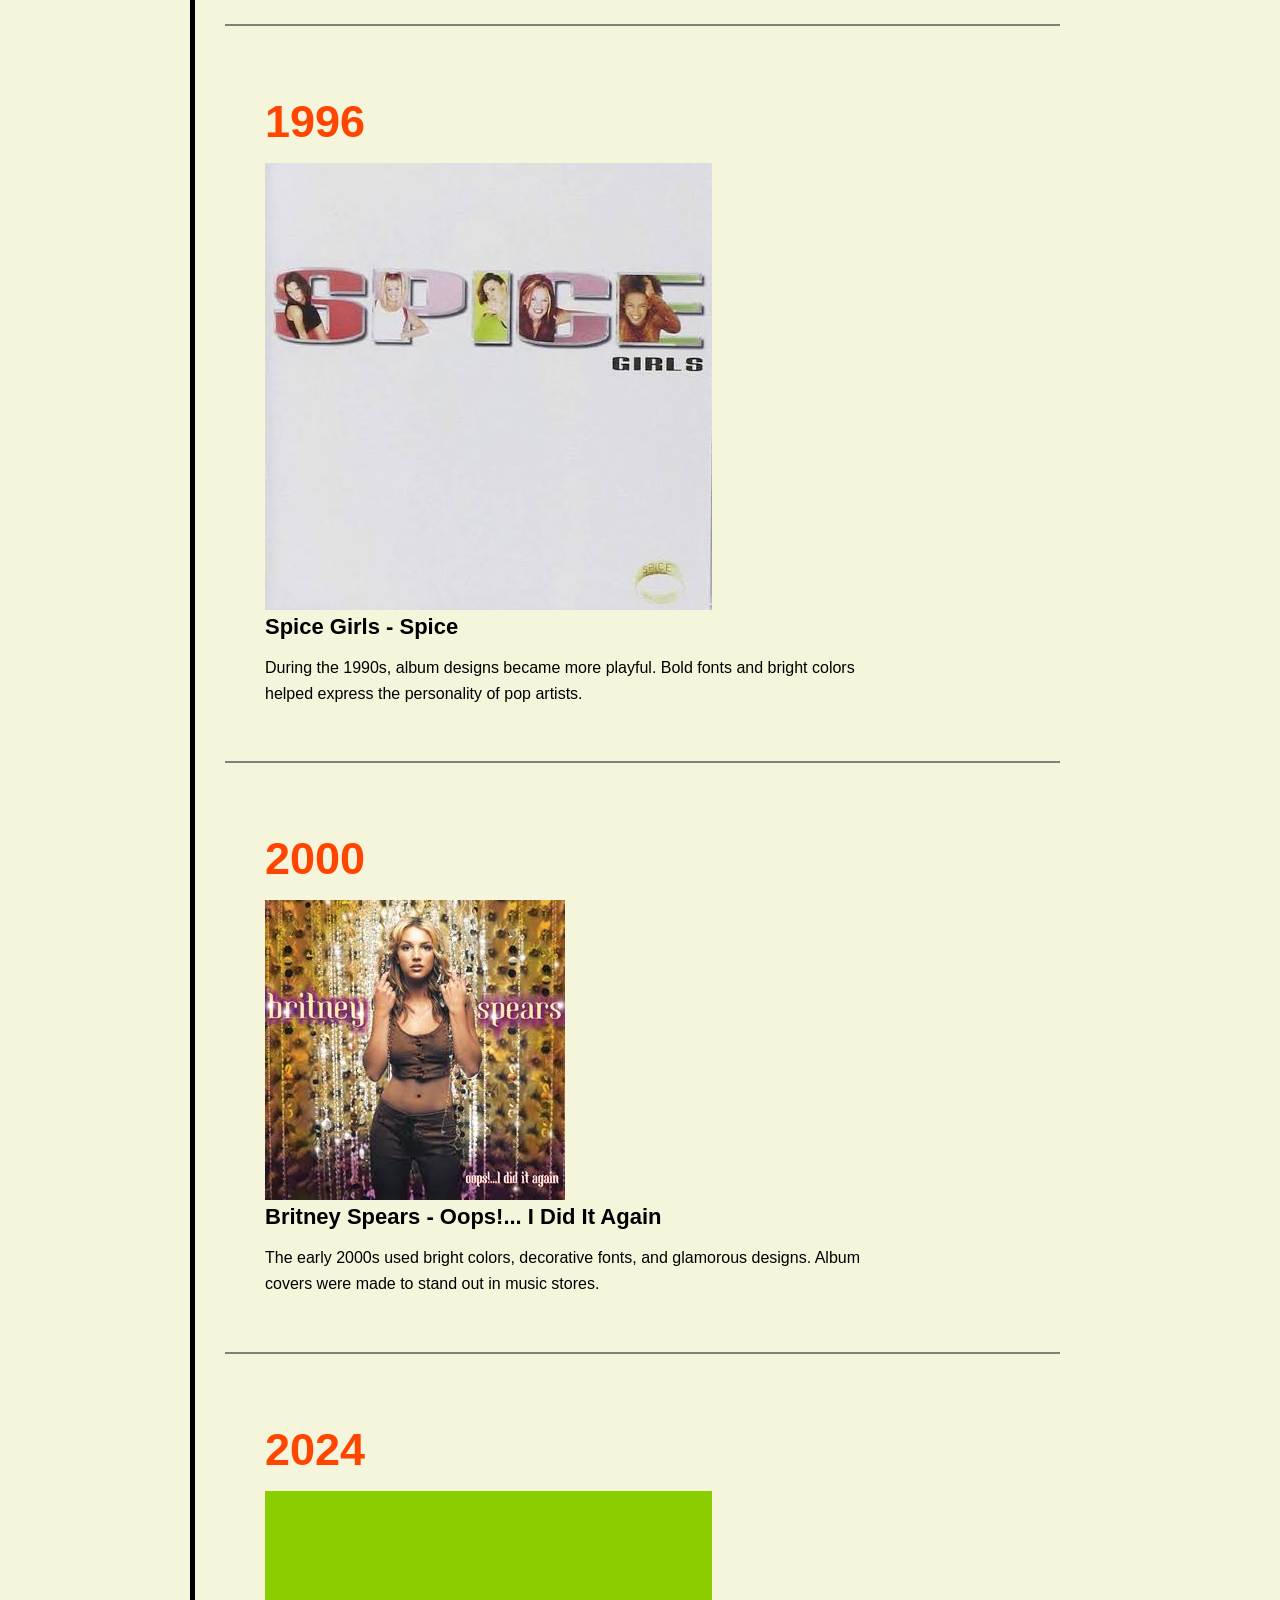
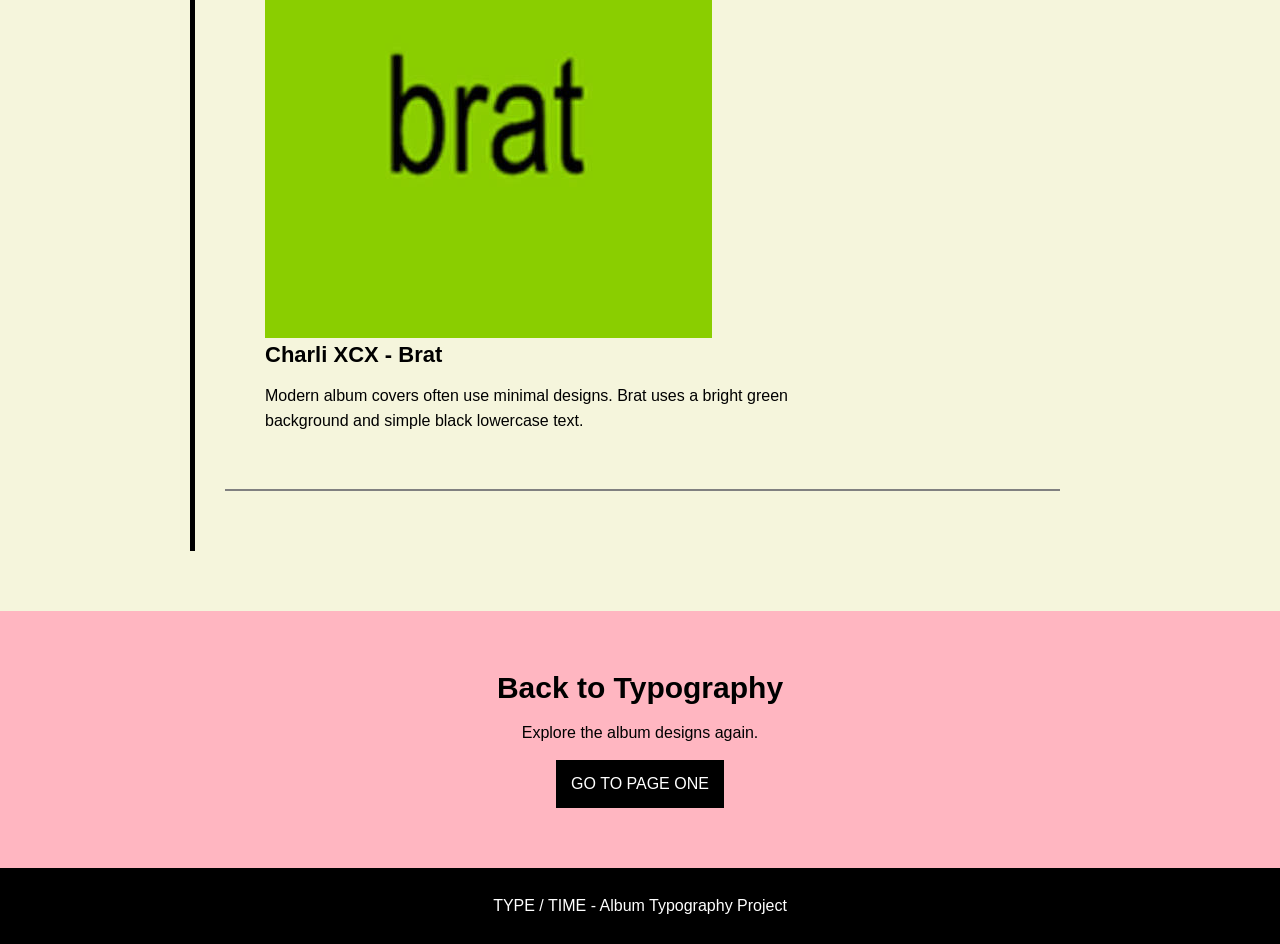
==== commit 4d3fafbd: "wtfffff" ====
--- a/timeline.html
+++ b/timeline.html
@@ -107,29 +107,7 @@
 
         </section>
 
-        <section class="intro">
-            <h2>Why Use a Timeline?</h2>
-
-            <p>
-                Timelines organize information in
-                chronological order. This helps
-                viewers understand how something
-                has changed over time.
-            </p>
-
-            <h2>When Does It Work?</h2>
-
-            <p>
-                A timeline works well when events
-                have a clear order. It can become
-                confusing if there is too much
-                information or too many events.
-            </p>
-
-            <h2>Timeline Inspiration</h2>
-
-          
-        </section>
+        
 
         <section class="next">
             <h2>Back to Typography</h2>
